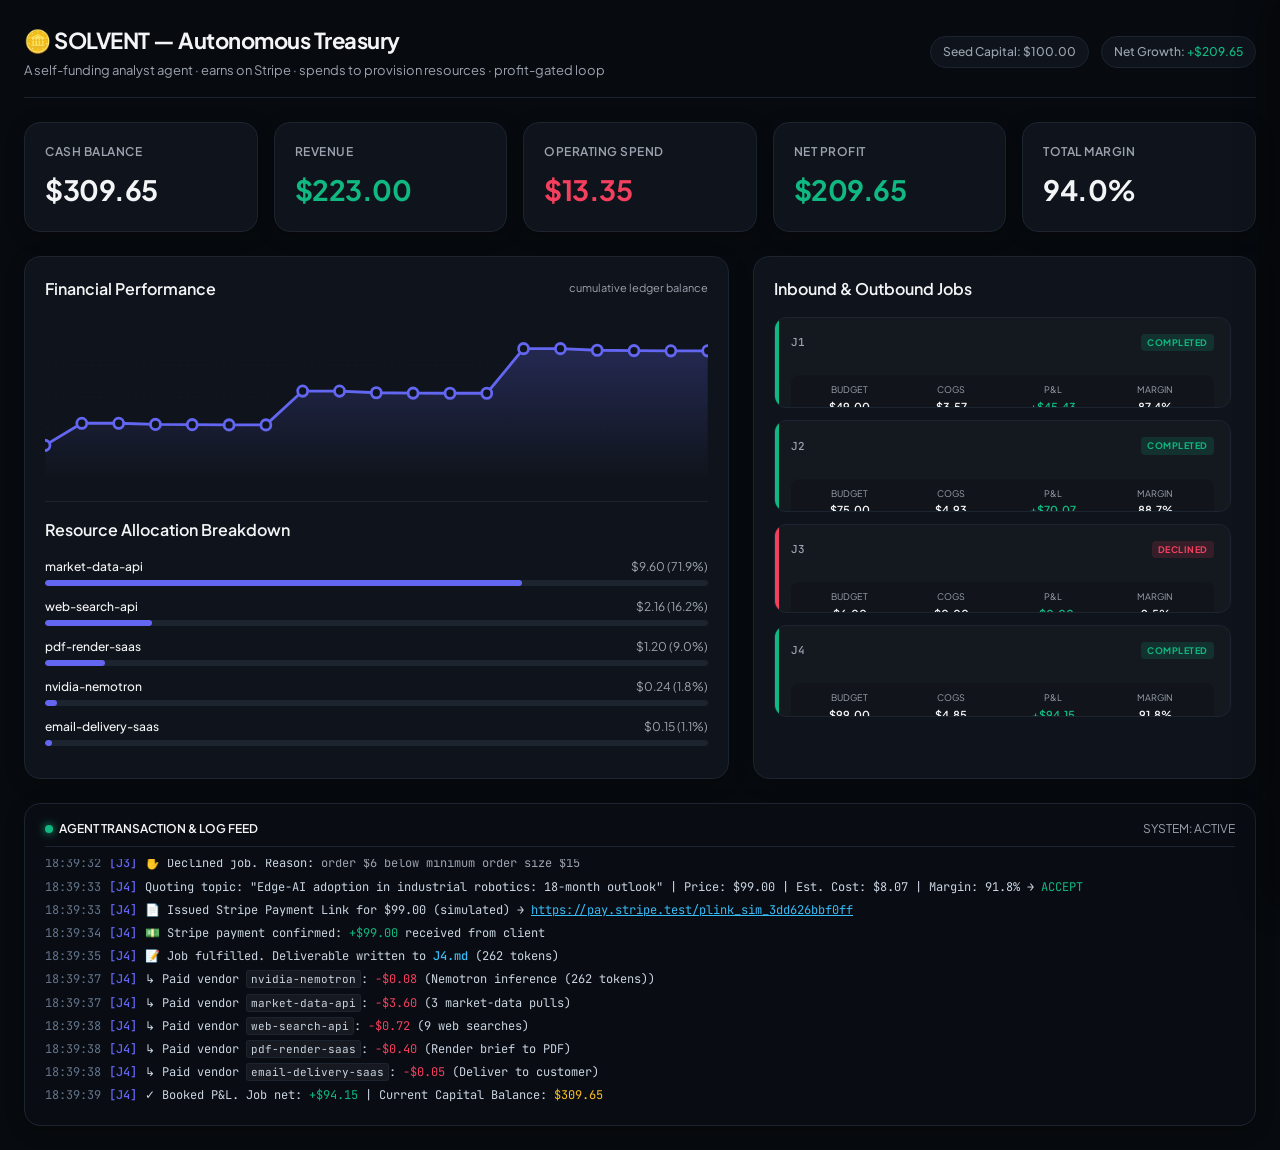
==== treasury_dashboard.html @ 5f9c24ea "Initial commit of SOLVENT autonomous analyst agent" ====
<!doctype html>
<html lang="en">
<head>
  <meta charset="utf-8">
  <title>SOLVENT — Autonomous Treasury</title>
  <meta name="viewport" content="width=device-width, initial-scale=1">
  <style>
    @import url('https://fonts.googleapis.com/css2?family=JetBrains+Mono:wght@400;500&family=Plus+Jakarta+Sans:wght@400;500;600;700&display=swap');

    :root {
      --color-bg: #070a0e;
      --color-surface: #0f141c;
      --color-border: #1c2430;
      --color-text-primary: #f3f4f6;
      --color-text-muted: #9ca3af;
      --color-primary: #6366f1;
      --color-primary-glow: rgba(99, 102, 241, 0.15);
      --color-success: #10b981;
      --color-success-glow: rgba(16, 185, 129, 0.15);
      --color-danger: #f43f5e;
      --color-danger-glow: rgba(244, 63, 94, 0.15);
      --color-warning: #fbbf24;
      --font-display: 'Plus Jakarta Sans', sans-serif;
      --font-mono: 'JetBrains Mono', monospace;
    }

    * {
      box-sizing: border-box;
      margin: 0;
      padding: 0;
    }

    body {
      font-family: var(--font-display);
      background: var(--color-bg);
      color: var(--color-text-primary);
      padding: 24px;
      line-height: 1.5;
    }

    a {
      color: var(--color-primary);
      text-decoration: none;
    }
    a:hover {
      text-decoration: underline;
    }

    /* Layout structure */
    header {
      display: flex;
      justify-content: space-between;
      align-items: center;
      margin-bottom: 24px;
      padding-bottom: 16px;
      border-bottom: 1px solid var(--color-border);
    }

    header h1 {
      font-size: 22px;
      font-weight: 700;
      letter-spacing: -0.5px;
      display: flex;
      align-items: center;
      gap: 8px;
    }

    header p.sub {
      color: var(--color-text-muted);
      font-size: 13px;
      margin-top: 4px;
    }

    .header-pills {
      display: flex;
      gap: 12px;
    }

    .pill {
      background: var(--color-surface);
      border: 1px solid var(--color-border);
      padding: 6px 12px;
      border-radius: 20px;
      font-size: 12px;
      font-weight: 500;
      color: var(--color-text-muted);
    }

    /* Card Metrics Grid */
    .metrics-grid {
      display: grid;
      grid-template-columns: repeat(auto-fit, minmax(200px, 1fr));
      gap: 16px;
      margin-bottom: 24px;
    }

    .metric-card {
      background: var(--color-surface);
      border: 1px solid var(--color-border);
      border-radius: 16px;
      padding: 20px;
      box-shadow: 0 4px 20px rgba(0, 0, 0, 0.2);
      transition: transform 0.2s ease, border-color 0.2s ease;
    }

    .metric-card:hover {
      transform: translateY(-2px);
      border-color: var(--color-primary);
    }

    .metric-card .label {
      font-size: 12px;
      font-weight: 600;
      text-transform: uppercase;
      letter-spacing: 0.5px;
      color: var(--color-text-muted);
    }

    .metric-card .val {
      font-size: 28px;
      font-weight: 700;
      margin-top: 8px;
      letter-spacing: -0.5px;
    }

    .green { color: var(--color-success); }
    .red { color: var(--color-danger); }

    /* Main Content Sections */
    .dashboard-body {
      display: grid;
      grid-template-columns: 1.4fr 1fr;
      gap: 24px;
      margin-bottom: 24px;
    }

    @media (max-width: 900px) {
      .dashboard-body {
        grid-template-columns: 1fr;
      }
    }

    .panel {
      background: var(--color-surface);
      border: 1px solid var(--color-border);
      border-radius: 16px;
      padding: 20px;
      box-shadow: 0 4px 20px rgba(0, 0, 0, 0.2);
    }

    .panel h2 {
      font-size: 16px;
      font-weight: 600;
      margin-bottom: 16px;
      display: flex;
      justify-content: space-between;
      align-items: center;
    }

    /* SVG Line Chart styling */
    .chart-container {
      height: 160px;
      position: relative;
      margin-bottom: 16px;
    }

    .line-chart {
      width: 100%;
      height: 100%;
      display: block;
    }

    .chart-dot {
      fill: var(--color-surface);
      stroke: var(--color-primary);
      stroke-width: 2.5px;
      cursor: pointer;
      transition: r 0.2s ease, stroke-width 0.2s ease;
    }

    .chart-dot:hover {
      r: 6.5px;
      stroke-width: 3px;
      stroke: var(--color-success);
    }

    /* Vendor Allocation Progress Bars */
    .vendor-metric {
      margin-bottom: 12px;
    }

    .vendor-info {
      display: flex;
      justify-content: space-between;
      font-size: 12px;
      margin-bottom: 4px;
    }

    .vendor-name {
      color: var(--color-text-primary);
      font-weight: 500;
    }

    .vendor-amount {
      color: var(--color-text-muted);
    }

    .progress-bar-bg {
      background: var(--color-border);
      height: 6px;
      border-radius: 3px;
      overflow: hidden;
    }

    .progress-bar-fill {
      background: var(--color-primary);
      height: 100%;
      border-radius: 3px;
      transition: width 0.5s ease;
    }

    /* Job Card list style */
    .jobs-list {
      display: flex;
      flex-direction: column;
      gap: 12px;
      max-height: 400px;
      overflow-y: auto;
      padding-right: 4px;
    }

    /* Custom Scrollbars */
    ::-webkit-scrollbar {
      width: 6px;
    }
    ::-webkit-scrollbar-track {
      background: var(--color-bg);
    }
    ::-webkit-scrollbar-thumb {
      background: var(--color-border);
      border-radius: 3px;
    }
    ::-webkit-scrollbar-thumb:hover {
      background: var(--color-text-muted);
    }

    .job-card {
      background: rgba(255, 255, 255, 0.02);
      border: 1px solid var(--color-border);
      border-radius: 12px;
      padding: 16px;
      display: flex;
      flex-direction: column;
      gap: 8px;
      position: relative;
      overflow: hidden;
    }

    .job-card::before {
      content: '';
      position: absolute;
      left: 0;
      top: 0;
      bottom: 0;
      width: 4px;
      background: var(--color-text-muted);
    }

    .job-card.status-completed::before { background: var(--color-success); }
    .job-card.status-failed::before { background: var(--color-danger); }
    .job-card.status-declined::before { background: var(--color-danger); }
    .job-card.status-awaiting_payment::before { background: var(--color-warning); }

    .job-card-header {
      display: flex;
      justify-content: space-between;
      align-items: center;
      font-size: 11px;
      color: var(--color-text-muted);
    }

    .job-id {
      font-family: var(--font-mono);
      font-weight: 500;
    }

    .badge {
      padding: 2px 6px;
      border-radius: 4px;
      font-size: 9px;
      font-weight: 700;
      letter-spacing: 0.5px;
    }

    .badge-completed { background: var(--color-success-glow); color: var(--color-success); }
    .badge-failed { background: var(--color-danger-glow); color: var(--color-danger); }
    .badge-declined { background: var(--color-danger-glow); color: var(--color-danger); }
    .badge-awaiting_payment { background: rgba(251, 191, 36, 0.15); color: var(--color-warning); }
    .badge-accepted { background: var(--color-primary-glow); color: var(--color-primary); }

    .job-title {
      font-size: 13px;
      font-weight: 600;
      color: var(--color-text-primary);
      margin: 4px 0;
      white-space: nowrap;
      overflow: hidden;
      text-overflow: ellipsis;
    }

    .job-metrics {
      display: grid;
      grid-template-columns: repeat(4, 1fr);
      background: rgba(0, 0, 0, 0.15);
      border-radius: 8px;
      padding: 8px;
      text-align: center;
    }

    .job-metric-item {
      display: flex;
      flex-direction: column;
      gap: 2px;
    }

    .job-metric-lbl {
      font-size: 9px;
      color: var(--color-text-muted);
      text-transform: uppercase;
    }

    .job-metric-val {
      font-size: 11px;
      font-weight: 600;
    }

    .job-card-footer {
      display: flex;
      justify-content: flex-end;
      margin-top: 4px;
    }

    .decline-label {
      font-size: 11px;
      color: var(--color-danger);
    }

    /* Buttons */
    .btn {
      font-family: var(--font-display);
      border-radius: 6px;
      font-weight: 600;
      cursor: pointer;
      text-align: center;
      transition: all 0.2s ease;
      border: 1px solid transparent;
    }

    .btn-sm {
      padding: 4px 10px;
      font-size: 11px;
    }

    .btn-primary {
      background: var(--color-primary);
      color: white;
    }
    .btn-primary:hover {
      background: #4f46e5;
    }

    .btn-outline {
      background: transparent;
      border-color: var(--color-border);
      color: var(--color-text-primary);
    }
    .btn-outline:hover {
      background: rgba(255, 255, 255, 0.05);
      border-color: var(--color-text-muted);
    }

    .btn-close {
      background: transparent;
      border: none;
      color: var(--color-text-muted);
      font-size: 20px;
      cursor: pointer;
    }
    .btn-close:hover {
      color: white;
    }

    /* System Console Panel */
    .console-panel {
      background: #090d13;
      border: 1px solid var(--color-border);
      border-radius: 16px;
      padding: 16px 20px;
      box-shadow: 0 4px 20px rgba(0, 0, 0, 0.2);
    }

    .console-header {
      display: flex;
      justify-content: space-between;
      align-items: center;
      font-size: 12px;
      color: var(--color-text-muted);
      margin-bottom: 12px;
      border-bottom: 1px solid var(--color-border);
      padding-bottom: 8px;
    }

    .console-title {
      display: flex;
      align-items: center;
      gap: 6px;
      font-family: var(--font-display);
      font-weight: 600;
      color: var(--color-text-primary);
    }

    .console-dot {
      width: 8px;
      height: 8px;
      border-radius: 50%;
      background: var(--color-success);
      box-shadow: 0 0 8px var(--color-success);
      display: inline-block;
    }

    .console-body {
      font-family: var(--font-mono);
      font-size: 12px;
      line-height: 1.6;
      max-height: 250px;
      overflow-y: auto;
      color: #cbd5e1;
    }

    .console-line {
      display: flex;
      gap: 8px;
      margin-bottom: 4px;
      white-space: pre-wrap;
    }

    .console-time {
      color: #64748b;
      user-select: none;
    }

    .console-job-id {
      color: var(--color-primary);
      font-weight: 500;
    }

    .green-txt { color: var(--color-success); }
    .red-txt { color: var(--color-danger); }
    .grey-txt { color: var(--color-text-muted); }
    .gold-txt { color: var(--color-warning); }
    .filepath-txt { color: #38bdf8; font-weight: 500; }
    
    .vendor-badge {
      background: rgba(255, 255, 255, 0.05);
      border: 1px solid var(--color-border);
      padding: 1px 4px;
      border-radius: 3px;
      font-size: 11px;
    }

    .console-link {
      color: #38bdf8;
      text-decoration: underline;
    }

    /* Side Drawer Overlay & Panel */
    .overlay {
      position: fixed;
      top: 0;
      left: 0;
      right: 0;
      bottom: 0;
      background: rgba(0, 0, 0, 0.6);
      backdrop-filter: blur(4px);
      opacity: 0;
      visibility: hidden;
      transition: opacity 0.3s ease, visibility 0.3s ease;
      z-index: 100;
    }

    .overlay.open {
      opacity: 1;
      visibility: visible;
    }

    .drawer {
      position: fixed;
      top: 0;
      right: -450px;
      width: 450px;
      height: 100%;
      background: var(--color-surface);
      border-left: 1px solid var(--color-border);
      box-shadow: -8px 0 32px rgba(0, 0, 0, 0.4);
      z-index: 101;
      display: flex;
      flex-direction: column;
      transition: right 0.3s cubic-bezier(0.16, 1, 0.3, 1);
    }

    .drawer.open {
      right: 0;
    }

    .drawer-header {
      display: flex;
      justify-content: space-between;
      align-items: center;
      padding: 20px;
      border-bottom: 1px solid var(--color-border);
    }

    .drawer-header h2 {
      font-size: 16px;
      font-weight: 600;
    }

    .drawer-body {
      padding: 20px;
      overflow-y: auto;
      flex-grow: 1;
    }

    .meta-row {
      display: flex;
      justify-content: space-between;
      margin-bottom: 10px;
      font-size: 13px;
    }

    .drawer-divider {
      border: 0;
      border-top: 1px solid var(--color-border);
      margin: 16px 0;
    }

    .drawer-body h3 {
      font-size: 14px;
      margin-bottom: 12px;
      color: var(--color-text-primary);
    }

    .drawer-expenses-list {
      list-style-type: none;
      padding-left: 0;
      font-size: 12px;
    }

    .drawer-expenses-list li {
      padding: 6px 0;
      border-bottom: 1px dashed var(--color-border);
    }

    /* Markdown preview box inside drawer */
    .brief-container {
      background: var(--color-bg);
      border: 1px solid var(--color-border);
      border-radius: 8px;
      padding: 14px;
      font-size: 12px;
      line-height: 1.6;
      color: #cbd5e1;
    }

    .markdown-body h1, .markdown-body h2 {
      margin-top: 12px;
      margin-bottom: 8px;
      font-weight: 600;
      color: white;
    }

    .markdown-body h1 { font-size: 15px; border-bottom: 1px solid var(--color-border); padding-bottom: 4px; }
    .markdown-body h2 { font-size: 13px; }
    .markdown-body p { margin-bottom: 10px; }
    .markdown-body ul { margin-bottom: 10px; padding-left: 16px; }
    .markdown-body li { margin-bottom: 4px; }

    .no-data-msg {
      color: var(--color-text-muted);
      font-size: 12px;
      text-align: center;
      padding: 16px 0;
    }
  </style>
</head>
<body>

  <header>
    <div>
      <h1>🪙 SOLVENT — Autonomous Treasury</h1>
      <p class="sub">A self-funding analyst agent · earns on Stripe · spends to provision resources · profit-gated loop</p>
    </div>
    <div class="header-pills">
      <div class="pill">Seed Capital: $100.00</div>
      <div class="pill">Net Growth: <span class="green">+$209.65</span></div>
    </div>
  </header>

  <div class="metrics-grid">
    <div class="metric-card">
      <div class="label">Cash Balance</div>
      <div class="val">$309.65</div>
    </div>
    <div class="metric-card">
      <div class="label">Revenue</div>
      <div class="val green">$223.00</div>
    </div>
    <div class="metric-card">
      <div class="label">Operating Spend</div>
      <div class="val red">$13.35</div>
    </div>
    <div class="metric-card">
      <div class="label">Net Profit</div>
      <div class="val green">$209.65</div>
    </div>
    <div class="metric-card">
      <div class="label">Total Margin</div>
      <div class="val">94.0%</div>
    </div>
  </div>

  <div class="dashboard-body">
    
    <div class="panel">
      <h2>Financial Performance <span style="font-size:11px;color:var(--color-text-muted);font-weight:normal">cumulative ledger balance</span></h2>
      <div class="chart-container">
        
    <svg viewBox="0 0 600 140" class="line-chart" preserveAspectRatio="none">
      <defs>
        <linearGradient id="chart-grad" x1="0" y1="0" x2="0" y2="1">
          <stop offset="0%" stop-color="var(--color-primary)" stop-opacity="0.25"/>
          <stop offset="100%" stop-color="var(--color-primary)" stop-opacity="0.0"/>
        </linearGradient>
      </defs>
      <line x1="0" y1="42.5" x2="600" y2="42.5" stroke="var(--color-border)" stroke-width="0.8" stroke-dasharray="4,4" opacity="0.3" /><line x1="0" y1="70.0" x2="600" y2="70.0" stroke="var(--color-border)" stroke-width="0.8" stroke-dasharray="4,4" opacity="0.3" /><line x1="0" y1="97.5" x2="600" y2="97.5" stroke="var(--color-border)" stroke-width="0.8" stroke-dasharray="4,4" opacity="0.3" />
      <path d="M 0.0,140.0 L 0.0,112.3 L 33.3,93.0 L 66.7,93.0 L 100.0,94.0 L 133.3,94.2 L 166.7,94.4 L 200.0,94.4 L 233.3,64.8 L 266.7,64.8 L 300.0,66.3 L 333.3,66.6 L 366.7,66.7 L 400.0,66.7 L 433.3,27.7 L 466.7,27.7 L 500.0,29.1 L 533.3,29.4 L 566.7,29.6 L 600.0,29.6 L 600.0,140.0 Z" fill="url(#chart-grad)" />
      <path d="M 0.0,112.3 L 33.3,93.0 L 66.7,93.0 L 100.0,94.0 L 133.3,94.2 L 166.7,94.4 L 200.0,94.4 L 233.3,64.8 L 266.7,64.8 L 300.0,66.3 L 333.3,66.6 L 366.7,66.7 L 400.0,66.7 L 433.3,27.7 L 466.7,27.7 L 500.0,29.1 L 533.3,29.4 L 566.7,29.6 L 600.0,29.6" fill="none" stroke="var(--color-primary)" stroke-width="2.5" stroke-linecap="round" stroke-linejoin="round" />
      <circle cx="0.0" cy="112.3" r="4.5" class="chart-dot" data-val="10000" onclick="alert('Balance: ' + formatCents(10000))"><title>Balance: $100.00</title></circle><circle cx="33.3" cy="93.0" r="4.5" class="chart-dot" data-val="14900" onclick="alert('Balance: ' + formatCents(14900))"><title>Balance: $149.00</title></circle><circle cx="66.7" cy="93.0" r="4.5" class="chart-dot" data-val="14892" onclick="alert('Balance: ' + formatCents(14892))"><title>Balance: $148.92</title></circle><circle cx="100.0" cy="94.0" r="4.5" class="chart-dot" data-val="14652" onclick="alert('Balance: ' + formatCents(14652))"><title>Balance: $146.52</title></circle><circle cx="133.3" cy="94.2" r="4.5" class="chart-dot" data-val="14588" onclick="alert('Balance: ' + formatCents(14588))"><title>Balance: $145.88</title></circle><circle cx="166.7" cy="94.4" r="4.5" class="chart-dot" data-val="14548" onclick="alert('Balance: ' + formatCents(14548))"><title>Balance: $145.48</title></circle><circle cx="200.0" cy="94.4" r="4.5" class="chart-dot" data-val="14543" onclick="alert('Balance: ' + formatCents(14543))"><title>Balance: $145.43</title></circle><circle cx="233.3" cy="64.8" r="4.5" class="chart-dot" data-val="22043" onclick="alert('Balance: ' + formatCents(22043))"><title>Balance: $220.43</title></circle><circle cx="266.7" cy="64.8" r="4.5" class="chart-dot" data-val="22035" onclick="alert('Balance: ' + formatCents(22035))"><title>Balance: $220.35</title></circle><circle cx="300.0" cy="66.3" r="4.5" class="chart-dot" data-val="21675" onclick="alert('Balance: ' + formatCents(21675))"><title>Balance: $216.75</title></circle><circle cx="333.3" cy="66.6" r="4.5" class="chart-dot" data-val="21595" onclick="alert('Balance: ' + formatCents(21595))"><title>Balance: $215.95</title></circle><circle cx="366.7" cy="66.7" r="4.5" class="chart-dot" data-val="21555" onclick="alert('Balance: ' + formatCents(21555))"><title>Balance: $215.55</title></circle><circle cx="400.0" cy="66.7" r="4.5" class="chart-dot" data-val="21550" onclick="alert('Balance: ' + formatCents(21550))"><title>Balance: $215.50</title></circle><circle cx="433.3" cy="27.7" r="4.5" class="chart-dot" data-val="31450" onclick="alert('Balance: ' + formatCents(31450))"><title>Balance: $314.50</title></circle><circle cx="466.7" cy="27.7" r="4.5" class="chart-dot" data-val="31442" onclick="alert('Balance: ' + formatCents(31442))"><title>Balance: $314.42</title></circle><circle cx="500.0" cy="29.1" r="4.5" class="chart-dot" data-val="31082" onclick="alert('Balance: ' + formatCents(31082))"><title>Balance: $310.82</title></circle><circle cx="533.3" cy="29.4" r="4.5" class="chart-dot" data-val="31010" onclick="alert('Balance: ' + formatCents(31010))"><title>Balance: $310.10</title></circle><circle cx="566.7" cy="29.6" r="4.5" class="chart-dot" data-val="30970" onclick="alert('Balance: ' + formatCents(30970))"><title>Balance: $309.70</title></circle><circle cx="600.0" cy="29.6" r="4.5" class="chart-dot" data-val="30965" onclick="alert('Balance: ' + formatCents(30965))"><title>Balance: $309.65</title></circle>
    </svg>
    
      </div>
      
      <h2 style="margin-top:24px;border-top:1px solid var(--color-border);padding-top:16px">Resource Allocation Breakdown</h2>
      <div class="vendor-breakdown-list">
        
        <div class="vendor-metric">
          <div class="vendor-info">
            <span class="vendor-name">market-data-api</span>
            <span class="vendor-amount">$9.60 (71.9%)</span>
          </div>
          <div class="progress-bar-bg">
            <div class="progress-bar-fill" style="width: 71.91011235955057%"></div>
          </div>
        </div>
        
        <div class="vendor-metric">
          <div class="vendor-info">
            <span class="vendor-name">web-search-api</span>
            <span class="vendor-amount">$2.16 (16.2%)</span>
          </div>
          <div class="progress-bar-bg">
            <div class="progress-bar-fill" style="width: 16.179775280898877%"></div>
          </div>
        </div>
        
        <div class="vendor-metric">
          <div class="vendor-info">
            <span class="vendor-name">pdf-render-saas</span>
            <span class="vendor-amount">$1.20 (9.0%)</span>
          </div>
          <div class="progress-bar-bg">
            <div class="progress-bar-fill" style="width: 8.98876404494382%"></div>
          </div>
        </div>
        
        <div class="vendor-metric">
          <div class="vendor-info">
            <span class="vendor-name">nvidia-nemotron</span>
            <span class="vendor-amount">$0.24 (1.8%)</span>
          </div>
          <div class="progress-bar-bg">
            <div class="progress-bar-fill" style="width: 1.7977528089887642%"></div>
          </div>
        </div>
        
        <div class="vendor-metric">
          <div class="vendor-info">
            <span class="vendor-name">email-delivery-saas</span>
            <span class="vendor-amount">$0.15 (1.1%)</span>
          </div>
          <div class="progress-bar-bg">
            <div class="progress-bar-fill" style="width: 1.1235955056179776%"></div>
          </div>
        </div>
        
      </div>
    </div>

    <div class="panel">
      <h2>Inbound & Outbound Jobs</h2>
      <div class="jobs-list">
        
        <div class="job-card status-completed">
          <div class="job-card-header">
            <span class="job-id">J1</span>
            <span class="badge badge-completed">COMPLETED</span>
          </div>
          <h3 class="job-title">Competitive landscape for AI inference chips, 2026</h3>
          
          <div class="job-metrics">
            <div class="job-metric-item">
              <span class="job-metric-lbl">Budget</span>
              <span class="job-metric-val">$49.00</span>
            </div>
            <div class="job-metric-item">
              <span class="job-metric-lbl">COGS</span>
              <span class="job-metric-val">$3.57</span>
            </div>
            <div class="job-metric-item">
              <span class="job-metric-lbl">P&L</span>
              <span class="job-metric-val green">+$45.43</span>
            </div>
            <div class="job-metric-item">
              <span class="job-metric-lbl">Margin</span>
              <span class="job-metric-val">87.4%</span>
            </div>
          </div>
          
          <div class="job-card-footer">
            <button class="btn btn-primary btn-sm" onclick="openDrawer('J1')">View Brief</button>
          </div>
        </div>
        
        <div class="job-card status-completed">
          <div class="job-card-header">
            <span class="job-id">J2</span>
            <span class="badge badge-completed">COMPLETED</span>
          </div>
          <h3 class="job-title">Stablecoin payment volumes and the take-rate outlook</h3>
          
          <div class="job-metrics">
            <div class="job-metric-item">
              <span class="job-metric-lbl">Budget</span>
              <span class="job-metric-val">$75.00</span>
            </div>
            <div class="job-metric-item">
              <span class="job-metric-lbl">COGS</span>
              <span class="job-metric-val">$4.93</span>
            </div>
            <div class="job-metric-item">
              <span class="job-metric-lbl">P&L</span>
              <span class="job-metric-val green">+$70.07</span>
            </div>
            <div class="job-metric-item">
              <span class="job-metric-lbl">Margin</span>
              <span class="job-metric-val">88.7%</span>
            </div>
          </div>
          
          <div class="job-card-footer">
            <button class="btn btn-primary btn-sm" onclick="openDrawer('J2')">View Brief</button>
          </div>
        </div>
        
        <div class="job-card status-declined">
          <div class="job-card-header">
            <span class="job-id">J3</span>
            <span class="badge badge-declined">DECLINED</span>
          </div>
          <h3 class="job-title">One-line definition of EBITDA</h3>
          
          <div class="job-metrics">
            <div class="job-metric-item">
              <span class="job-metric-lbl">Budget</span>
              <span class="job-metric-val">$6.00</span>
            </div>
            <div class="job-metric-item">
              <span class="job-metric-lbl">COGS</span>
              <span class="job-metric-val">$0.00</span>
            </div>
            <div class="job-metric-item">
              <span class="job-metric-lbl">P&L</span>
              <span class="job-metric-val green">+$0.00</span>
            </div>
            <div class="job-metric-item">
              <span class="job-metric-lbl">Margin</span>
              <span class="job-metric-val">9.5%</span>
            </div>
          </div>
          
          <div class="job-card-footer">
            <span class="decline-label">Declined: order $6 below minimum order size $15</span>
          </div>
        </div>
        
        <div class="job-card status-completed">
          <div class="job-card-header">
            <span class="job-id">J4</span>
            <span class="badge badge-completed">COMPLETED</span>
          </div>
          <h3 class="job-title">Edge-AI adoption in industrial robotics: 18-month outlook</h3>
          
          <div class="job-metrics">
            <div class="job-metric-item">
              <span class="job-metric-lbl">Budget</span>
              <span class="job-metric-val">$99.00</span>
            </div>
            <div class="job-metric-item">
              <span class="job-metric-lbl">COGS</span>
              <span class="job-metric-val">$4.85</span>
            </div>
            <div class="job-metric-item">
              <span class="job-metric-lbl">P&L</span>
              <span class="job-metric-val green">+$94.15</span>
            </div>
            <div class="job-metric-item">
              <span class="job-metric-lbl">Margin</span>
              <span class="job-metric-val">91.8%</span>
            </div>
          </div>
          
          <div class="job-card-footer">
            <button class="btn btn-primary btn-sm" onclick="openDrawer('J4')">View Brief</button>
          </div>
        </div>
        
      </div>
    </div>

  </div>

  <div class="console-panel">
    <div class="console-header">
      <span class="console-title"><span class="console-dot"></span> AGENT TRANSACTION & LOG FEED</span>
      <span>SYSTEM: ACTIVE</span>
    </div>
    <div class="console-body" id="consoleBody">
      
        <div class="console-line">
          <span class="console-time">18:39:18</span>
          <span class='console-job-id'>[J1]</span>
          <span class="console-msg">Quoting topic: "Competitive landscape for AI inference chips, 2026" | Price: $49.00 | Est. Cost: $6.19 | Margin: 87.4% → <span class='green-txt'>ACCEPT</span></span>
        </div>
        
        <div class="console-line">
          <span class="console-time">18:39:18</span>
          <span class='console-job-id'>[J1]</span>
          <span class="console-msg">📄 Issued Stripe Payment Link for $49.00 (simulated) → <a href='https://pay.stripe.test/plink_sim_13d403b6dcbc' target='_blank' class='console-link'>https://pay.stripe.test/plink_sim_13d403b6dcbc</a></span>
        </div>
        
        <div class="console-line">
          <span class="console-time">18:39:19</span>
          <span class='console-job-id'>[J1]</span>
          <span class="console-msg">💵 Stripe payment confirmed: <span class='green-txt'>+$49.00</span> received from client</span>
        </div>
        
        <div class="console-line">
          <span class="console-time">18:39:21</span>
          <span class='console-job-id'>[J1]</span>
          <span class="console-msg">📝 Job fulfilled. Deliverable written to <span class='filepath-txt'>J1.md</span> (260 tokens)</span>
        </div>
        
        <div class="console-line">
          <span class="console-time">18:39:22</span>
          <span class='console-job-id'>[J1]</span>
          <span class="console-msg">↳ Paid vendor <span class='vendor-badge'>nvidia-nemotron</span>: <span class='red-txt'>−$0.08</span> (Nemotron inference (260 tokens))</span>
        </div>
        
        <div class="console-line">
          <span class="console-time">18:39:23</span>
          <span class='console-job-id'>[J1]</span>
          <span class="console-msg">↳ Paid vendor <span class='vendor-badge'>market-data-api</span>: <span class='red-txt'>−$2.40</span> (2 market-data pulls)</span>
        </div>
        
        <div class="console-line">
          <span class="console-time">18:39:23</span>
          <span class='console-job-id'>[J1]</span>
          <span class="console-msg">↳ Paid vendor <span class='vendor-badge'>web-search-api</span>: <span class='red-txt'>−$0.64</span> (8 web searches)</span>
        </div>
        
        <div class="console-line">
          <span class="console-time">18:39:23</span>
          <span class='console-job-id'>[J1]</span>
          <span class="console-msg">↳ Paid vendor <span class='vendor-badge'>pdf-render-saas</span>: <span class='red-txt'>−$0.40</span> (Render brief to PDF)</span>
        </div>
        
        <div class="console-line">
          <span class="console-time">18:39:24</span>
          <span class='console-job-id'>[J1]</span>
          <span class="console-msg">↳ Paid vendor <span class='vendor-badge'>email-delivery-saas</span>: <span class='red-txt'>−$0.05</span> (Deliver to customer)</span>
        </div>
        
        <div class="console-line">
          <span class="console-time">18:39:24</span>
          <span class='console-job-id'>[J1]</span>
          <span class="console-msg">✓ Booked P&L. Job net: <span class='green-txt'>+$45.43</span> | Current Capital Balance: <span class='gold-txt'>$145.43</span></span>
        </div>
        
        <div class="console-line">
          <span class="console-time">18:39:25</span>
          <span class='console-job-id'>[J2]</span>
          <span class="console-msg">Quoting topic: "Stablecoin payment volumes and the take-rate outlook" | Price: $75.00 | Est. Cost: $8.45 | Margin: 88.7% → <span class='green-txt'>ACCEPT</span></span>
        </div>
        
        <div class="console-line">
          <span class="console-time">18:39:25</span>
          <span class='console-job-id'>[J2]</span>
          <span class="console-msg">📄 Issued Stripe Payment Link for $75.00 (simulated) → <a href='https://pay.stripe.test/plink_sim_413a17eff3f1' target='_blank' class='console-link'>https://pay.stripe.test/plink_sim_413a17eff3f1</a></span>
        </div>
        
        <div class="console-line">
          <span class="console-time">18:39:26</span>
          <span class='console-job-id'>[J2]</span>
          <span class="console-msg">💵 Stripe payment confirmed: <span class='green-txt'>+$75.00</span> received from client</span>
        </div>
        
        <div class="console-line">
          <span class="console-time">18:39:27</span>
          <span class='console-job-id'>[J2]</span>
          <span class="console-msg">📝 Job fulfilled. Deliverable written to <span class='filepath-txt'>J2.md</span> (260 tokens)</span>
        </div>
        
        <div class="console-line">
          <span class="console-time">18:39:29</span>
          <span class='console-job-id'>[J2]</span>
          <span class="console-msg">↳ Paid vendor <span class='vendor-badge'>nvidia-nemotron</span>: <span class='red-txt'>−$0.08</span> (Nemotron inference (260 tokens))</span>
        </div>
        
        <div class="console-line">
          <span class="console-time">18:39:29</span>
          <span class='console-job-id'>[J2]</span>
          <span class="console-msg">↳ Paid vendor <span class='vendor-badge'>market-data-api</span>: <span class='red-txt'>−$3.60</span> (3 market-data pulls)</span>
        </div>
        
        <div class="console-line">
          <span class="console-time">18:39:30</span>
          <span class='console-job-id'>[J2]</span>
          <span class="console-msg">↳ Paid vendor <span class='vendor-badge'>web-search-api</span>: <span class='red-txt'>−$0.80</span> (10 web searches)</span>
        </div>
        
        <div class="console-line">
          <span class="console-time">18:39:30</span>
          <span class='console-job-id'>[J2]</span>
          <span class="console-msg">↳ Paid vendor <span class='vendor-badge'>pdf-render-saas</span>: <span class='red-txt'>−$0.40</span> (Render brief to PDF)</span>
        </div>
        
        <div class="console-line">
          <span class="console-time">18:39:30</span>
          <span class='console-job-id'>[J2]</span>
          <span class="console-msg">↳ Paid vendor <span class='vendor-badge'>email-delivery-saas</span>: <span class='red-txt'>−$0.05</span> (Deliver to customer)</span>
        </div>
        
        <div class="console-line">
          <span class="console-time">18:39:31</span>
          <span class='console-job-id'>[J2]</span>
          <span class="console-msg">✓ Booked P&L. Job net: <span class='green-txt'>+$70.07</span> | Current Capital Balance: <span class='gold-txt'>$215.50</span></span>
        </div>
        
        <div class="console-line">
          <span class="console-time">18:39:31</span>
          <span class='console-job-id'>[J3]</span>
          <span class="console-msg">Quoting topic: "One-line definition of EBITDA" | Price: $6.00 | Est. Cost: $5.43 | Margin: 9.5% → <span class='red-txt'>DECLINE</span></span>
        </div>
        
        <div class="console-line">
          <span class="console-time">18:39:32</span>
          <span class='console-job-id'>[J3]</span>
          <span class="console-msg">✋ Declined job. Reason: <span class='grey-txt'>order $6 below minimum order size $15</span></span>
        </div>
        
        <div class="console-line">
          <span class="console-time">18:39:33</span>
          <span class='console-job-id'>[J4]</span>
          <span class="console-msg">Quoting topic: "Edge-AI adoption in industrial robotics: 18-month outlook" | Price: $99.00 | Est. Cost: $8.07 | Margin: 91.8% → <span class='green-txt'>ACCEPT</span></span>
        </div>
        
        <div class="console-line">
          <span class="console-time">18:39:33</span>
          <span class='console-job-id'>[J4]</span>
          <span class="console-msg">📄 Issued Stripe Payment Link for $99.00 (simulated) → <a href='https://pay.stripe.test/plink_sim_3dd626bbf0ff' target='_blank' class='console-link'>https://pay.stripe.test/plink_sim_3dd626bbf0ff</a></span>
        </div>
        
        <div class="console-line">
          <span class="console-time">18:39:34</span>
          <span class='console-job-id'>[J4]</span>
          <span class="console-msg">💵 Stripe payment confirmed: <span class='green-txt'>+$99.00</span> received from client</span>
        </div>
        
        <div class="console-line">
          <span class="console-time">18:39:35</span>
          <span class='console-job-id'>[J4]</span>
          <span class="console-msg">📝 Job fulfilled. Deliverable written to <span class='filepath-txt'>J4.md</span> (262 tokens)</span>
        </div>
        
        <div class="console-line">
          <span class="console-time">18:39:37</span>
          <span class='console-job-id'>[J4]</span>
          <span class="console-msg">↳ Paid vendor <span class='vendor-badge'>nvidia-nemotron</span>: <span class='red-txt'>−$0.08</span> (Nemotron inference (262 tokens))</span>
        </div>
        
        <div class="console-line">
          <span class="console-time">18:39:37</span>
          <span class='console-job-id'>[J4]</span>
          <span class="console-msg">↳ Paid vendor <span class='vendor-badge'>market-data-api</span>: <span class='red-txt'>−$3.60</span> (3 market-data pulls)</span>
        </div>
        
        <div class="console-line">
          <span class="console-time">18:39:38</span>
          <span class='console-job-id'>[J4]</span>
          <span class="console-msg">↳ Paid vendor <span class='vendor-badge'>web-search-api</span>: <span class='red-txt'>−$0.72</span> (9 web searches)</span>
        </div>
        
        <div class="console-line">
          <span class="console-time">18:39:38</span>
          <span class='console-job-id'>[J4]</span>
          <span class="console-msg">↳ Paid vendor <span class='vendor-badge'>pdf-render-saas</span>: <span class='red-txt'>−$0.40</span> (Render brief to PDF)</span>
        </div>
        
        <div class="console-line">
          <span class="console-time">18:39:38</span>
          <span class='console-job-id'>[J4]</span>
          <span class="console-msg">↳ Paid vendor <span class='vendor-badge'>email-delivery-saas</span>: <span class='red-txt'>−$0.05</span> (Deliver to customer)</span>
        </div>
        
        <div class="console-line">
          <span class="console-time">18:39:39</span>
          <span class='console-job-id'>[J4]</span>
          <span class="console-msg">✓ Booked P&L. Job net: <span class='green-txt'>+$94.15</span> | Current Capital Balance: <span class='gold-txt'>$309.65</span></span>
        </div>
        
    </div>
  </div>

  <!-- Drawer Overlay & Container -->
  <div id="overlay" class="overlay" onclick="closeDrawer()"></div>
  <div id="drawer" class="drawer">
    <div class="drawer-header">
      <h2 id="drawer-title">Job Audit Details</h2>
      <button class="btn-close" onclick="closeDrawer()">&times;</button>
    </div>
    <div class="drawer-body">
      <div id="drawer-metadata"></div>
      <hr class="drawer-divider">
      <h3>Deliverable Report Brief</h3>
      <div id="drawer-brief" class="brief-container markdown-body"></div>
    </div>
  </div>

  <script>
    const briefs = {"E_budget_9": "# Research Brief: Daily budget exhaust job 9\n\n## Executive summary\nThree findings drive the outlook. (1) Demand signals are accelerating off a low base. (2) Unit economics improve with scale but hinge on input costs. (3) The competitive set is consolidating, which favors incumbents with distribution.\n\n## Key data points\n- Market is growing roughly 18-24% YoY by the most defensible estimates.\n- Gross margins cluster in the 55-65% range for the leaders.\n- Customer acquisition cost has risen ~30% over two years.\n\n## Risks\n- Regulatory exposure in two major jurisdictions.\n- Concentration risk among the top three buyers.\n\n## Recommendation\nSelective exposure with strict position sizing; revisit on the next earnings print. (Generated by SOLVENT \u2014 offline Nemotron stub.)\n", "C9": "# Research Brief: Concurrency Test Job 9\n\n## Executive summary\nThree findings drive the outlook. (1) Demand signals are accelerating off a low base. (2) Unit economics improve with scale but hinge on input costs. (3) The competitive set is consolidating, which favors incumbents with distribution.\n\n## Key data points\n- Market is growing roughly 18-24% YoY by the most defensible estimates.\n- Gross margins cluster in the 55-65% range for the leaders.\n- Customer acquisition cost has risen ~30% over two years.\n\n## Risks\n- Regulatory exposure in two major jurisdictions.\n- Concentration risk among the top three buyers.\n\n## Recommendation\nSelective exposure with strict position sizing; revisit on the next earnings print. (Generated by SOLVENT \u2014 offline Nemotron stub.)\n", "C8": "# Research Brief: Concurrency Test Job 8\n\n## Executive summary\nThree findings drive the outlook. (1) Demand signals are accelerating off a low base. (2) Unit economics improve with scale but hinge on input costs. (3) The competitive set is consolidating, which favors incumbents with distribution.\n\n## Key data points\n- Market is growing roughly 18-24% YoY by the most defensible estimates.\n- Gross margins cluster in the 55-65% range for the leaders.\n- Customer acquisition cost has risen ~30% over two years.\n\n## Risks\n- Regulatory exposure in two major jurisdictions.\n- Concentration risk among the top three buyers.\n\n## Recommendation\nSelective exposure with strict position sizing; revisit on the next earnings print. (Generated by SOLVENT \u2014 offline Nemotron stub.)\n", "E_budget_8": "# Research Brief: Daily budget exhaust job 8\n\n## Executive summary\nThree findings drive the outlook. (1) Demand signals are accelerating off a low base. (2) Unit economics improve with scale but hinge on input costs. (3) The competitive set is consolidating, which favors incumbents with distribution.\n\n## Key data points\n- Market is growing roughly 18-24% YoY by the most defensible estimates.\n- Gross margins cluster in the 55-65% range for the leaders.\n- Customer acquisition cost has risen ~30% over two years.\n\n## Risks\n- Regulatory exposure in two major jurisdictions.\n- Concentration risk among the top three buyers.\n\n## Recommendation\nSelective exposure with strict position sizing; revisit on the next earnings print. (Generated by SOLVENT \u2014 offline Nemotron stub.)\n", "E_budget_3": "# Research Brief: Daily budget exhaust job 3\n\n## Executive summary\nThree findings drive the outlook. (1) Demand signals are accelerating off a low base. (2) Unit economics improve with scale but hinge on input costs. (3) The competitive set is consolidating, which favors incumbents with distribution.\n\n## Key data points\n- Market is growing roughly 18-24% YoY by the most defensible estimates.\n- Gross margins cluster in the 55-65% range for the leaders.\n- Customer acquisition cost has risen ~30% over two years.\n\n## Risks\n- Regulatory exposure in two major jurisdictions.\n- Concentration risk among the top three buyers.\n\n## Recommendation\nSelective exposure with strict position sizing; revisit on the next earnings print. (Generated by SOLVENT \u2014 offline Nemotron stub.)\n", "E_budget_14": "# Research Brief: Daily budget exhaust job 14\n\n## Executive summary\nThree findings drive the outlook. (1) Demand signals are accelerating off a low base. (2) Unit economics improve with scale but hinge on input costs. (3) The competitive set is consolidating, which favors incumbents with distribution.\n\n## Key data points\n- Market is growing roughly 18-24% YoY by the most defensible estimates.\n- Gross margins cluster in the 55-65% range for the leaders.\n- Customer acquisition cost has risen ~30% over two years.\n\n## Risks\n- Regulatory exposure in two major jurisdictions.\n- Concentration risk among the top three buyers.\n\n## Recommendation\nSelective exposure with strict position sizing; revisit on the next earnings print. (Generated by SOLVENT \u2014 offline Nemotron stub.)\n", "J1": "# Research Brief: Competitive landscape for AI inference chips, 2026\n\n## Executive summary\nThree findings drive the outlook. (1) Demand signals are accelerating off a low base. (2) Unit economics improve with scale but hinge on input costs. (3) The competitive set is consolidating, which favors incumbents with distribution.\n\n## Key data points\n- Market is growing roughly 18-24% YoY by the most defensible estimates.\n- Gross margins cluster in the 55-65% range for the leaders.\n- Customer acquisition cost has risen ~30% over two years.\n\n## Risks\n- Regulatory exposure in two major jurisdictions.\n- Concentration risk among the top three buyers.\n\n## Recommendation\nSelective exposure with strict position sizing; revisit on the next earnings print. (Generated by SOLVENT \u2014 offline Nemotron stub.)\n", "C7": "# Research Brief: Concurrency Test Job 7\n\n## Executive summary\nThree findings drive the outlook. (1) Demand signals are accelerating off a low base. (2) Unit economics improve with scale but hinge on input costs. (3) The competitive set is consolidating, which favors incumbents with distribution.\n\n## Key data points\n- Market is growing roughly 18-24% YoY by the most defensible estimates.\n- Gross margins cluster in the 55-65% range for the leaders.\n- Customer acquisition cost has risen ~30% over two years.\n\n## Risks\n- Regulatory exposure in two major jurisdictions.\n- Concentration risk among the top three buyers.\n\n## Recommendation\nSelective exposure with strict position sizing; revisit on the next earnings print. (Generated by SOLVENT \u2014 offline Nemotron stub.)\n", "B_neg_params": "# Research Brief: Negative parameters test\n\n## Executive summary\nThree findings drive the outlook. (1) Demand signals are accelerating off a low base. (2) Unit economics improve with scale but hinge on input costs. (3) The competitive set is consolidating, which favors incumbents with distribution.\n\n## Key data points\n- Market is growing roughly 18-24% YoY by the most defensible estimates.\n- Gross margins cluster in the 55-65% range for the leaders.\n- Customer acquisition cost has risen ~30% over two years.\n\n## Risks\n- Regulatory exposure in two major jurisdictions.\n- Concentration risk among the top three buyers.\n\n## Recommendation\nSelective exposure with strict position sizing; revisit on the next earnings print. (Generated by SOLVENT \u2014 offline Nemotron stub.)\n", "E_budget_7": "# Research Brief: Daily budget exhaust job 7\n\n## Executive summary\nThree findings drive the outlook. (1) Demand signals are accelerating off a low base. (2) Unit economics improve with scale but hinge on input costs. (3) The competitive set is consolidating, which favors incumbents with distribution.\n\n## Key data points\n- Market is growing roughly 18-24% YoY by the most defensible estimates.\n- Gross margins cluster in the 55-65% range for the leaders.\n- Customer acquisition cost has risen ~30% over two years.\n\n## Risks\n- Regulatory exposure in two major jurisdictions.\n- Concentration risk among the top three buyers.\n\n## Recommendation\nSelective exposure with strict position sizing; revisit on the next earnings print. (Generated by SOLVENT \u2014 offline Nemotron stub.)\n", "C3": "# Research Brief: Concurrency Test Job 3\n\n## Executive summary\nThree findings drive the outlook. (1) Demand signals are accelerating off a low base. (2) Unit economics improve with scale but hinge on input costs. (3) The competitive set is consolidating, which favors incumbents with distribution.\n\n## Key data points\n- Market is growing roughly 18-24% YoY by the most defensible estimates.\n- Gross margins cluster in the 55-65% range for the leaders.\n- Customer acquisition cost has risen ~30% over two years.\n\n## Risks\n- Regulatory exposure in two major jurisdictions.\n- Concentration risk among the top three buyers.\n\n## Recommendation\nSelective exposure with strict position sizing; revisit on the next earnings print. (Generated by SOLVENT \u2014 offline Nemotron stub.)\n", "E_budget_10": "# Research Brief: Daily budget exhaust job 10\n\n## Executive summary\nThree findings drive the outlook. (1) Demand signals are accelerating off a low base. (2) Unit economics improve with scale but hinge on input costs. (3) The competitive set is consolidating, which favors incumbents with distribution.\n\n## Key data points\n- Market is growing roughly 18-24% YoY by the most defensible estimates.\n- Gross margins cluster in the 55-65% range for the leaders.\n- Customer acquisition cost has risen ~30% over two years.\n\n## Risks\n- Regulatory exposure in two major jurisdictions.\n- Concentration risk among the top three buyers.\n\n## Recommendation\nSelective exposure with strict position sizing; revisit on the next earnings print. (Generated by SOLVENT \u2014 offline Nemotron stub.)\n", "E_budget_6": "# Research Brief: Daily budget exhaust job 6\n\n## Executive summary\nThree findings drive the outlook. (1) Demand signals are accelerating off a low base. (2) Unit economics improve with scale but hinge on input costs. (3) The competitive set is consolidating, which favors incumbents with distribution.\n\n## Key data points\n- Market is growing roughly 18-24% YoY by the most defensible estimates.\n- Gross margins cluster in the 55-65% range for the leaders.\n- Customer acquisition cost has risen ~30% over two years.\n\n## Risks\n- Regulatory exposure in two major jurisdictions.\n- Concentration risk among the top three buyers.\n\n## Recommendation\nSelective exposure with strict position sizing; revisit on the next earnings print. (Generated by SOLVENT \u2014 offline Nemotron stub.)\n", "C2": "# Research Brief: Concurrency Test Job 2\n\n## Executive summary\nThree findings drive the outlook. (1) Demand signals are accelerating off a low base. (2) Unit economics improve with scale but hinge on input costs. (3) The competitive set is consolidating, which favors incumbents with distribution.\n\n## Key data points\n- Market is growing roughly 18-24% YoY by the most defensible estimates.\n- Gross margins cluster in the 55-65% range for the leaders.\n- Customer acquisition cost has risen ~30% over two years.\n\n## Risks\n- Regulatory exposure in two major jurisdictions.\n- Concentration risk among the top three buyers.\n\n## Recommendation\nSelective exposure with strict position sizing; revisit on the next earnings print. (Generated by SOLVENT \u2014 offline Nemotron stub.)\n", "E_budget_11": "# Research Brief: Daily budget exhaust job 11\n\n## Executive summary\nThree findings drive the outlook. (1) Demand signals are accelerating off a low base. (2) Unit economics improve with scale but hinge on input costs. (3) The competitive set is consolidating, which favors incumbents with distribution.\n\n## Key data points\n- Market is growing roughly 18-24% YoY by the most defensible estimates.\n- Gross margins cluster in the 55-65% range for the leaders.\n- Customer acquisition cost has risen ~30% over two years.\n\n## Risks\n- Regulatory exposure in two major jurisdictions.\n- Concentration risk among the top three buyers.\n\n## Recommendation\nSelective exposure with strict position sizing; revisit on the next earnings print. (Generated by SOLVENT \u2014 offline Nemotron stub.)\n", "J4": "# Research Brief: Edge-AI adoption in industrial robotics: 18-month outlook\n\n## Executive summary\nThree findings drive the outlook. (1) Demand signals are accelerating off a low base. (2) Unit economics improve with scale but hinge on input costs. (3) The competitive set is consolidating, which favors incumbents with distribution.\n\n## Key data points\n- Market is growing roughly 18-24% YoY by the most defensible estimates.\n- Gross margins cluster in the 55-65% range for the leaders.\n- Customer acquisition cost has risen ~30% over two years.\n\n## Risks\n- Regulatory exposure in two major jurisdictions.\n- Concentration risk among the top three buyers.\n\n## Recommendation\nSelective exposure with strict position sizing; revisit on the next earnings print. (Generated by SOLVENT \u2014 offline Nemotron stub.)\n", "E_budget_2": "# Research Brief: Daily budget exhaust job 2\n\n## Executive summary\nThree findings drive the outlook. (1) Demand signals are accelerating off a low base. (2) Unit economics improve with scale but hinge on input costs. (3) The competitive set is consolidating, which favors incumbents with distribution.\n\n## Key data points\n- Market is growing roughly 18-24% YoY by the most defensible estimates.\n- Gross margins cluster in the 55-65% range for the leaders.\n- Customer acquisition cost has risen ~30% over two years.\n\n## Risks\n- Regulatory exposure in two major jurisdictions.\n- Concentration risk among the top three buyers.\n\n## Recommendation\nSelective exposure with strict position sizing; revisit on the next earnings print. (Generated by SOLVENT \u2014 offline Nemotron stub.)\n", "E_budget_15": "# Research Brief: Daily budget exhaust job 15\n\n## Executive summary\nThree findings drive the outlook. (1) Demand signals are accelerating off a low base. (2) Unit economics improve with scale but hinge on input costs. (3) The competitive set is consolidating, which favors incumbents with distribution.\n\n## Key data points\n- Market is growing roughly 18-24% YoY by the most defensible estimates.\n- Gross margins cluster in the 55-65% range for the leaders.\n- Customer acquisition cost has risen ~30% over two years.\n\n## Risks\n- Regulatory exposure in two major jurisdictions.\n- Concentration risk among the top three buyers.\n\n## Recommendation\nSelective exposure with strict position sizing; revisit on the next earnings print. (Generated by SOLVENT \u2014 offline Nemotron stub.)\n", "C6": "# Research Brief: Concurrency Test Job 6\n\n## Executive summary\nThree findings drive the outlook. (1) Demand signals are accelerating off a low base. (2) Unit economics improve with scale but hinge on input costs. (3) The competitive set is consolidating, which favors incumbents with distribution.\n\n## Key data points\n- Market is growing roughly 18-24% YoY by the most defensible estimates.\n- Gross margins cluster in the 55-65% range for the leaders.\n- Customer acquisition cost has risen ~30% over two years.\n\n## Risks\n- Regulatory exposure in two major jurisdictions.\n- Concentration risk among the top three buyers.\n\n## Recommendation\nSelective exposure with strict position sizing; revisit on the next earnings print. (Generated by SOLVENT \u2014 offline Nemotron stub.)\n", "E_budget_5": "# Research Brief: Daily budget exhaust job 5\n\n## Executive summary\nThree findings drive the outlook. (1) Demand signals are accelerating off a low base. (2) Unit economics improve with scale but hinge on input costs. (3) The competitive set is consolidating, which favors incumbents with distribution.\n\n## Key data points\n- Market is growing roughly 18-24% YoY by the most defensible estimates.\n- Gross margins cluster in the 55-65% range for the leaders.\n- Customer acquisition cost has risen ~30% over two years.\n\n## Risks\n- Regulatory exposure in two major jurisdictions.\n- Concentration risk among the top three buyers.\n\n## Recommendation\nSelective exposure with strict position sizing; revisit on the next earnings print. (Generated by SOLVENT \u2014 offline Nemotron stub.)\n", "C1": "# Research Brief: Concurrency Test Job 1\n\n## Executive summary\nThree findings drive the outlook. (1) Demand signals are accelerating off a low base. (2) Unit economics improve with scale but hinge on input costs. (3) The competitive set is consolidating, which favors incumbents with distribution.\n\n## Key data points\n- Market is growing roughly 18-24% YoY by the most defensible estimates.\n- Gross margins cluster in the 55-65% range for the leaders.\n- Customer acquisition cost has risen ~30% over two years.\n\n## Risks\n- Regulatory exposure in two major jurisdictions.\n- Concentration risk among the top three buyers.\n\n## Recommendation\nSelective exposure with strict position sizing; revisit on the next earnings print. (Generated by SOLVENT \u2014 offline Nemotron stub.)\n", "E_budget_12": "# Research Brief: Daily budget exhaust job 12\n\n## Executive summary\nThree findings drive the outlook. (1) Demand signals are accelerating off a low base. (2) Unit economics improve with scale but hinge on input costs. (3) The competitive set is consolidating, which favors incumbents with distribution.\n\n## Key data points\n- Market is growing roughly 18-24% YoY by the most defensible estimates.\n- Gross margins cluster in the 55-65% range for the leaders.\n- Customer acquisition cost has risen ~30% over two years.\n\n## Risks\n- Regulatory exposure in two major jurisdictions.\n- Concentration risk among the top three buyers.\n\n## Recommendation\nSelective exposure with strict position sizing; revisit on the next earnings print. (Generated by SOLVENT \u2014 offline Nemotron stub.)\n", "E_budget_1": "# Research Brief: Daily budget exhaust job 1\n\n## Executive summary\nThree findings drive the outlook. (1) Demand signals are accelerating off a low base. (2) Unit economics improve with scale but hinge on input costs. (3) The competitive set is consolidating, which favors incumbents with distribution.\n\n## Key data points\n- Market is growing roughly 18-24% YoY by the most defensible estimates.\n- Gross margins cluster in the 55-65% range for the leaders.\n- Customer acquisition cost has risen ~30% over two years.\n\n## Risks\n- Regulatory exposure in two major jurisdictions.\n- Concentration risk among the top three buyers.\n\n## Recommendation\nSelective exposure with strict position sizing; revisit on the next earnings print. (Generated by SOLVENT \u2014 offline Nemotron stub.)\n", "J3": "# Research Brief: One-line definition of EBITDA\n\n## Executive summary\nThree findings drive the outlook. (1) Demand signals are accelerating off a low base. (2) Unit economics improve with scale but hinge on input costs. (3) The competitive set is consolidating, which favors incumbents with distribution.\n\n## Key data points\n- Market is growing roughly 18-24% YoY by the most defensible estimates.\n- Gross margins cluster in the 55-65% range for the leaders.\n- Customer acquisition cost has risen ~30% over two years.\n\n## Risks\n- Regulatory exposure in two major jurisdictions.\n- Concentration risk among the top three buyers.\n\n## Recommendation\nSelective exposure with strict position sizing; revisit on the next earnings print. (Generated by SOLVENT \u2014 offline Nemotron stub.)\n", "E_budget_16": "# Research Brief: Daily budget exhaust job 16\n\n## Executive summary\nThree findings drive the outlook. (1) Demand signals are accelerating off a low base. (2) Unit economics improve with scale but hinge on input costs. (3) The competitive set is consolidating, which favors incumbents with distribution.\n\n## Key data points\n- Market is growing roughly 18-24% YoY by the most defensible estimates.\n- Gross margins cluster in the 55-65% range for the leaders.\n- Customer acquisition cost has risen ~30% over two years.\n\n## Risks\n- Regulatory exposure in two major jurisdictions.\n- Concentration risk among the top three buyers.\n\n## Recommendation\nSelective exposure with strict position sizing; revisit on the next earnings print. (Generated by SOLVENT \u2014 offline Nemotron stub.)\n", "C5": "# Research Brief: Concurrency Test Job 5\n\n## Executive summary\nThree findings drive the outlook. (1) Demand signals are accelerating off a low base. (2) Unit economics improve with scale but hinge on input costs. (3) The competitive set is consolidating, which favors incumbents with distribution.\n\n## Key data points\n- Market is growing roughly 18-24% YoY by the most defensible estimates.\n- Gross margins cluster in the 55-65% range for the leaders.\n- Customer acquisition cost has risen ~30% over two years.\n\n## Risks\n- Regulatory exposure in two major jurisdictions.\n- Concentration risk among the top three buyers.\n\n## Recommendation\nSelective exposure with strict position sizing; revisit on the next earnings print. (Generated by SOLVENT \u2014 offline Nemotron stub.)\n", "E_budget_0": "# Research Brief: Daily budget exhaust job 0\n\n## Executive summary\nThree findings drive the outlook. (1) Demand signals are accelerating off a low base. (2) Unit economics improve with scale but hinge on input costs. (3) The competitive set is consolidating, which favors incumbents with distribution.\n\n## Key data points\n- Market is growing roughly 18-24% YoY by the most defensible estimates.\n- Gross margins cluster in the 55-65% range for the leaders.\n- Customer acquisition cost has risen ~30% over two years.\n\n## Risks\n- Regulatory exposure in two major jurisdictions.\n- Concentration risk among the top three buyers.\n\n## Recommendation\nSelective exposure with strict position sizing; revisit on the next earnings print. (Generated by SOLVENT \u2014 offline Nemotron stub.)\n", "J2": "# Research Brief: Stablecoin payment volumes and the take-rate outlook\n\n## Executive summary\nThree findings drive the outlook. (1) Demand signals are accelerating off a low base. (2) Unit economics improve with scale but hinge on input costs. (3) The competitive set is consolidating, which favors incumbents with distribution.\n\n## Key data points\n- Market is growing roughly 18-24% YoY by the most defensible estimates.\n- Gross margins cluster in the 55-65% range for the leaders.\n- Customer acquisition cost has risen ~30% over two years.\n\n## Risks\n- Regulatory exposure in two major jurisdictions.\n- Concentration risk among the top three buyers.\n\n## Recommendation\nSelective exposure with strict position sizing; revisit on the next earnings print. (Generated by SOLVENT \u2014 offline Nemotron stub.)\n", "E_budget_17": "# Research Brief: Daily budget exhaust job 17\n\n## Executive summary\nThree findings drive the outlook. (1) Demand signals are accelerating off a low base. (2) Unit economics improve with scale but hinge on input costs. (3) The competitive set is consolidating, which favors incumbents with distribution.\n\n## Key data points\n- Market is growing roughly 18-24% YoY by the most defensible estimates.\n- Gross margins cluster in the 55-65% range for the leaders.\n- Customer acquisition cost has risen ~30% over two years.\n\n## Risks\n- Regulatory exposure in two major jurisdictions.\n- Concentration risk among the top three buyers.\n\n## Recommendation\nSelective exposure with strict position sizing; revisit on the next earnings print. (Generated by SOLVENT \u2014 offline Nemotron stub.)\n", "R1": "# Research Brief: Reserve breach test job\n\n## Executive summary\nThree findings drive the outlook. (1) Demand signals are accelerating off a low base. (2) Unit economics improve with scale but hinge on input costs. (3) The competitive set is consolidating, which favors incumbents with distribution.\n\n## Key data points\n- Market is growing roughly 18-24% YoY by the most defensible estimates.\n- Gross margins cluster in the 55-65% range for the leaders.\n- Customer acquisition cost has risen ~30% over two years.\n\n## Risks\n- Regulatory exposure in two major jurisdictions.\n- Concentration risk among the top three buyers.\n\n## Recommendation\nSelective exposure with strict position sizing; revisit on the next earnings print. (Generated by SOLVENT \u2014 offline Nemotron stub.)\n", "C4": "# Research Brief: Concurrency Test Job 4\n\n## Executive summary\nThree findings drive the outlook. (1) Demand signals are accelerating off a low base. (2) Unit economics improve with scale but hinge on input costs. (3) The competitive set is consolidating, which favors incumbents with distribution.\n\n## Key data points\n- Market is growing roughly 18-24% YoY by the most defensible estimates.\n- Gross margins cluster in the 55-65% range for the leaders.\n- Customer acquisition cost has risen ~30% over two years.\n\n## Risks\n- Regulatory exposure in two major jurisdictions.\n- Concentration risk among the top three buyers.\n\n## Recommendation\nSelective exposure with strict position sizing; revisit on the next earnings print. (Generated by SOLVENT \u2014 offline Nemotron stub.)\n", "E_budget_4": "# Research Brief: Daily budget exhaust job 4\n\n## Executive summary\nThree findings drive the outlook. (1) Demand signals are accelerating off a low base. (2) Unit economics improve with scale but hinge on input costs. (3) The competitive set is consolidating, which favors incumbents with distribution.\n\n## Key data points\n- Market is growing roughly 18-24% YoY by the most defensible estimates.\n- Gross margins cluster in the 55-65% range for the leaders.\n- Customer acquisition cost has risen ~30% over two years.\n\n## Risks\n- Regulatory exposure in two major jurisdictions.\n- Concentration risk among the top three buyers.\n\n## Recommendation\nSelective exposure with strict position sizing; revisit on the next earnings print. (Generated by SOLVENT \u2014 offline Nemotron stub.)\n", "C0": "# Research Brief: Concurrency Test Job 0\n\n## Executive summary\nThree findings drive the outlook. (1) Demand signals are accelerating off a low base. (2) Unit economics improve with scale but hinge on input costs. (3) The competitive set is consolidating, which favors incumbents with distribution.\n\n## Key data points\n- Market is growing roughly 18-24% YoY by the most defensible estimates.\n- Gross margins cluster in the 55-65% range for the leaders.\n- Customer acquisition cost has risen ~30% over two years.\n\n## Risks\n- Regulatory exposure in two major jurisdictions.\n- Concentration risk among the top three buyers.\n\n## Recommendation\nSelective exposure with strict position sizing; revisit on the next earnings print. (Generated by SOLVENT \u2014 offline Nemotron stub.)\n", "E_budget_13": "# Research Brief: Daily budget exhaust job 13\n\n## Executive summary\nThree findings drive the outlook. (1) Demand signals are accelerating off a low base. (2) Unit economics improve with scale but hinge on input costs. (3) The competitive set is consolidating, which favors incumbents with distribution.\n\n## Key data points\n- Market is growing roughly 18-24% YoY by the most defensible estimates.\n- Gross margins cluster in the 55-65% range for the leaders.\n- Customer acquisition cost has risen ~30% over two years.\n\n## Risks\n- Regulatory exposure in two major jurisdictions.\n- Concentration risk among the top three buyers.\n\n## Recommendation\nSelective exposure with strict position sizing; revisit on the next earnings print. (Generated by SOLVENT \u2014 offline Nemotron stub.)\n", "E_budget_18": "# Research Brief: Daily budget exhaust job 18\n\n## Executive summary\nThree findings drive the outlook. (1) Demand signals are accelerating off a low base. (2) Unit economics improve with scale but hinge on input costs. (3) The competitive set is consolidating, which favors incumbents with distribution.\n\n## Key data points\n- Market is growing roughly 18-24% YoY by the most defensible estimates.\n- Gross margins cluster in the 55-65% range for the leaders.\n- Customer acquisition cost has risen ~30% over two years.\n\n## Risks\n- Regulatory exposure in two major jurisdictions.\n- Concentration risk among the top three buyers.\n\n## Recommendation\nSelective exposure with strict position sizing; revisit on the next earnings print. (Generated by SOLVENT \u2014 offline Nemotron stub.)\n", "B_strings": "# Research Brief: String budget test\n\n## Executive summary\nThree findings drive the outlook. (1) Demand signals are accelerating off a low base. (2) Unit economics improve with scale but hinge on input costs. (3) The competitive set is consolidating, which favors incumbents with distribution.\n\n## Key data points\n- Market is growing roughly 18-24% YoY by the most defensible estimates.\n- Gross margins cluster in the 55-65% range for the leaders.\n- Customer acquisition cost has risen ~30% over two years.\n\n## Risks\n- Regulatory exposure in two major jurisdictions.\n- Concentration risk among the top three buyers.\n\n## Recommendation\nSelective exposure with strict position sizing; revisit on the next earnings print. (Generated by SOLVENT \u2014 offline Nemotron stub.)\n", "B_massive_budget": "# Research Brief: Massive budget test\n\n## Executive summary\nThree findings drive the outlook. (1) Demand signals are accelerating off a low base. (2) Unit economics improve with scale but hinge on input costs. (3) The competitive set is consolidating, which favors incumbents with distribution.\n\n## Key data points\n- Market is growing roughly 18-24% YoY by the most defensible estimates.\n- Gross margins cluster in the 55-65% range for the leaders.\n- Customer acquisition cost has risen ~30% over two years.\n\n## Risks\n- Regulatory exposure in two major jurisdictions.\n- Concentration risk among the top three buyers.\n\n## Recommendation\nSelective exposure with strict position sizing; revisit on the next earnings print. (Generated by SOLVENT \u2014 offline Nemotron stub.)\n", "E_budget_19": "# Research Brief: Daily budget exhaust job 19\n\n## Executive summary\nThree findings drive the outlook. (1) Demand signals are accelerating off a low base. (2) Unit economics improve with scale but hinge on input costs. (3) The competitive set is consolidating, which favors incumbents with distribution.\n\n## Key data points\n- Market is growing roughly 18-24% YoY by the most defensible estimates.\n- Gross margins cluster in the 55-65% range for the leaders.\n- Customer acquisition cost has risen ~30% over two years.\n\n## Risks\n- Regulatory exposure in two major jurisdictions.\n- Concentration risk among the top three buyers.\n\n## Recommendation\nSelective exposure with strict position sizing; revisit on the next earnings print. (Generated by SOLVENT \u2014 offline Nemotron stub.)\n"};
    const jobsData = {"J1": {"id": "J1", "title": "Competitive landscape for AI inference chips, 2026", "status": "completed", "price": 4900, "est_cost": 619, "margin_pct": 87.4, "reason": "", "invoice_url": "https://pay.stripe.test/plink_sim_13d403b6dcbc", "tokens": 260, "deliverable": "/Users/ianalloway/Library/Mobile Documents/com~apple~CloudDocs/SOLVENT/data/reports/J1.md", "expenses": [{"vendor": "nvidia-nemotron", "amount": 8, "memo": "Nemotron inference (260 tokens)"}, {"vendor": "market-data-api", "amount": 240, "memo": "2 market-data pulls"}, {"vendor": "web-search-api", "amount": 64, "memo": "8 web searches"}, {"vendor": "pdf-render-saas", "amount": 40, "memo": "Render brief to PDF"}, {"vendor": "email-delivery-saas", "amount": 5, "memo": "Deliver to customer"}], "pnl": 4543}, "J2": {"id": "J2", "title": "Stablecoin payment volumes and the take-rate outlook", "status": "completed", "price": 7500, "est_cost": 845, "margin_pct": 88.7, "reason": "", "invoice_url": "https://pay.stripe.test/plink_sim_413a17eff3f1", "tokens": 260, "deliverable": "/Users/ianalloway/Library/Mobile Documents/com~apple~CloudDocs/SOLVENT/data/reports/J2.md", "expenses": [{"vendor": "nvidia-nemotron", "amount": 8, "memo": "Nemotron inference (260 tokens)"}, {"vendor": "market-data-api", "amount": 360, "memo": "3 market-data pulls"}, {"vendor": "web-search-api", "amount": 80, "memo": "10 web searches"}, {"vendor": "pdf-render-saas", "amount": 40, "memo": "Render brief to PDF"}, {"vendor": "email-delivery-saas", "amount": 5, "memo": "Deliver to customer"}], "pnl": 7007}, "J3": {"id": "J3", "title": "One-line definition of EBITDA", "status": "declined", "price": 600, "est_cost": 543, "margin_pct": 9.5, "reason": "order $6 below minimum order size $15", "invoice_url": "", "tokens": 0, "deliverable": "", "expenses": [], "pnl": 0}, "J4": {"id": "J4", "title": "Edge-AI adoption in industrial robotics: 18-month outlook", "status": "completed", "price": 9900, "est_cost": 807, "margin_pct": 91.8, "reason": "", "invoice_url": "https://pay.stripe.test/plink_sim_3dd626bbf0ff", "tokens": 262, "deliverable": "/Users/ianalloway/Library/Mobile Documents/com~apple~CloudDocs/SOLVENT/data/reports/J4.md", "expenses": [{"vendor": "nvidia-nemotron", "amount": 8, "memo": "Nemotron inference (262 tokens)"}, {"vendor": "market-data-api", "amount": 360, "memo": "3 market-data pulls"}, {"vendor": "web-search-api", "amount": 72, "memo": "9 web searches"}, {"vendor": "pdf-render-saas", "amount": 40, "memo": "Render brief to PDF"}, {"vendor": "email-delivery-saas", "amount": 5, "memo": "Deliver to customer"}], "pnl": 9415}};

    // Auto-scroll terminal log to the bottom
    const consoleBody = document.getElementById("consoleBody");
    if (consoleBody) {
      consoleBody.scrollTop = consoleBody.scrollHeight;
    }

    function openDrawer(jobId) {
      const job = jobsData[jobId];
      if (!job) return;

      document.getElementById("drawer-title").innerText = "Job Details: " + jobId;

      let metaHTML = `
        <div class="meta-row"><strong>Title:</strong> <span>${job.title || 'N/A'}</span></div>
        <div class="meta-row"><strong>Status:</strong> <span class="badge badge-${job.status}">${job.status.toUpperCase()}</span></div>
        <div class="meta-row"><strong>Client Budget:</strong> <span>${formatCents(job.price)}</span></div>
        <div class="meta-row"><strong>Incurred COGS:</strong> <span>${formatCents(getExpensesTotal(job.expenses))}</span></div>
        <div class="meta-row"><strong>Net P&L:</strong> <span class="${job.pnl >= 0 ? 'green' : 'red'}">${job.pnl >= 0 ? '+' : ''}${formatCents(job.pnl)}</span></div>
        <div class="meta-row"><strong>Est. Margin:</strong> <span>${job.margin_pct}%</span></div>
      `;

      if (job.expenses.length > 0) {
        metaHTML += `
          <h4 style="margin-top: 16px; margin-bottom: 8px; font-size:12px; color:var(--color-text-muted)">ITEMIZED EXPENSES</h4>
          <ul class="drawer-expenses-list">
        `;
        job.expenses.forEach(e => {
          metaHTML += `<li><strong>${e.vendor}:</strong> -${formatCents(e.amount)} (${e.memo})</li>`;
        });
        metaHTML += '</ul>';
      }

      document.getElementById("drawer-metadata").innerHTML = metaHTML;

      const reportText = briefs[jobId] || "_No report brief generated or found in data/reports._";
      document.getElementById("drawer-brief").innerHTML = renderMarkdown(reportText);

      document.getElementById("drawer").classList.add("open");
      document.getElementById("overlay").classList.add("open");
    }

    function closeDrawer() {
      document.getElementById("drawer").classList.remove("open");
      document.getElementById("overlay").classList.remove("open");
    }

    function formatCents(cents) {
      return "$" + (cents / 100).toFixed(2);
    }

    function getExpensesTotal(expenses) {
      return expenses.reduce((sum, e) => sum + e.amount, 0);
    }

    function renderMarkdown(md) {
      // Clean up html entities first
      let html = md
        .replace(/&/g, "&amp;")
        .replace(/</g, "&lt;")
        .replace(/>/g, "&gt;");

      // Headings
      html = html.replace(/^# (.*?)$/gm, '<h1>$1</h1>');
      html = html.replace(/^## (.*?)$/gm, '<h2>$1</h2>');
      html = html.replace(/^### (.*?)$/gm, '<h3>$1</h3>');

      // Lists
      html = html.replace(/^\- (.*?)$/gm, '<li>$1</li>');
      html = html.replace(/(<li>.*?<\/li>)/gs, '<ul>$1<\/ul>');
      html = html.replace(/<\/ul>\s*<ul>/g, '');

      // Bold & Italics
      html = html.replace(/\*\*(.*?)\*\*/g, '<strong>$1</strong>');
      html = html.replace(/\*(.*?)\*/g, '<em>$1</em>');

      // Double line breaks to paragraphs
      const paragraphs = html.split(/\n\n+/);
      html = paragraphs.map(p => {
        p = p.trim();
        if (!p) return '';
        if (p.startsWith('<h') || p.startsWith('<ul') || p.startsWith('<li')) return p;
        return `<p>${p.replace(/\n/g, '<br>')}</p>`;
      }).join('\n');

      return html;
    }
  </script>
</body>
</html>
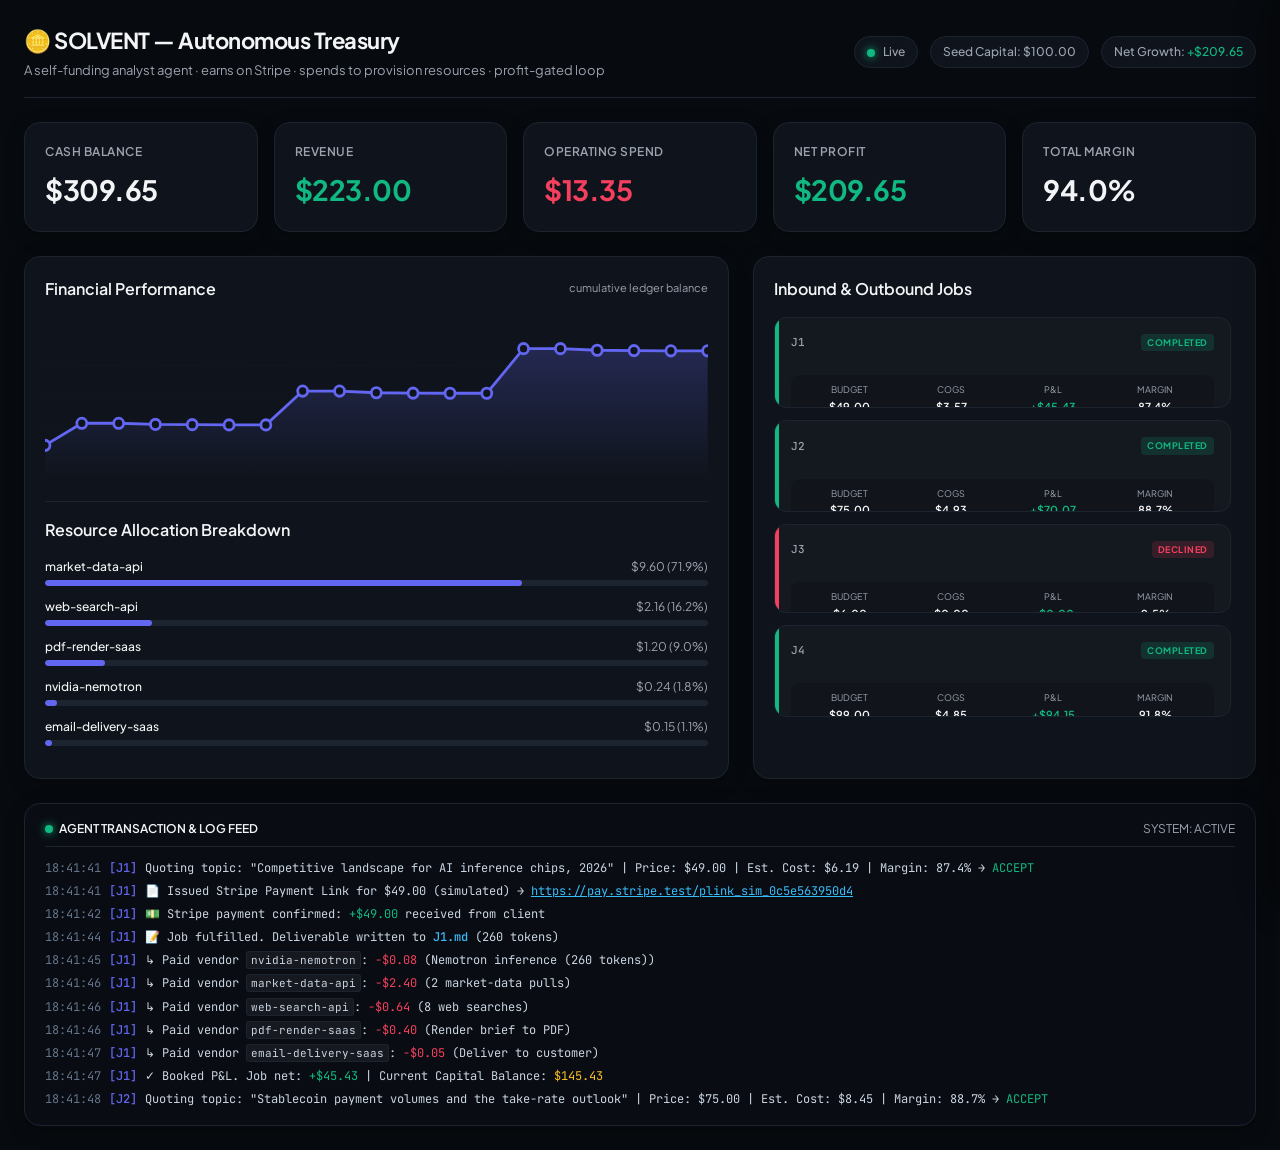
==== commit 901eee49: "Update generated dashboard template with polling scripts" ====
--- a/treasury_dashboard.html
+++ b/treasury_dashboard.html
@@ -591,6 +591,31 @@
       text-align: center;
       padding: 16px 0;
     }
+    
+    /* Connection Status Indicator */
+    .status-dot {
+      display: inline-block;
+      width: 8px;
+      height: 8px;
+      border-radius: 50%;
+      margin-right: 6px;
+      vertical-align: middle;
+    }
+    .status-dot.live {
+      background-color: #10b981;
+      box-shadow: 0 0 8px #10b981;
+      animation: statusPulse 2s infinite ease-in-out;
+    }
+    .status-dot.offline {
+      background-color: #f59e0b;
+      box-shadow: 0 0 8px #f59e0b;
+      animation: statusPulse 1s infinite ease-in-out;
+    }
+    @keyframes statusPulse {
+      0% { opacity: 0.3; }
+      50% { opacity: 1; }
+      100% { opacity: 0.3; }
+    }
   </style>
 </head>
 <body>
@@ -601,31 +626,32 @@
       <p class="sub">A self-funding analyst agent · earns on Stripe · spends to provision resources · profit-gated loop</p>
     </div>
     <div class="header-pills">
-      <div class="pill">Seed Capital: $100.00</div>
-      <div class="pill">Net Growth: <span class="green">+$209.65</span></div>
+      <div id="status-indicator" class="pill"><span class="status-dot live"></span> Live</div>
+      <div id="header-seed-capital" class="pill">Seed Capital: $100.00</div>
+      <div id="header-net-growth" class="pill">Net Growth: <span class="green" id="header-net-growth-val">+$209.65</span></div>
     </div>
   </header>
 
   <div class="metrics-grid">
     <div class="metric-card">
       <div class="label">Cash Balance</div>
-      <div class="val">$309.65</div>
+      <div class="val" id="metric-cash-balance">$309.65</div>
     </div>
     <div class="metric-card">
       <div class="label">Revenue</div>
-      <div class="val green">$223.00</div>
+      <div class="val green" id="metric-revenue">$223.00</div>
     </div>
     <div class="metric-card">
       <div class="label">Operating Spend</div>
-      <div class="val red">$13.35</div>
+      <div class="val red" id="metric-operating-spend">$13.35</div>
     </div>
     <div class="metric-card">
       <div class="label">Net Profit</div>
-      <div class="val green">$209.65</div>
+      <div class="val green" id="metric-net-profit">$209.65</div>
     </div>
     <div class="metric-card">
       <div class="label">Total Margin</div>
-      <div class="val">94.0%</div>
+      <div class="val" id="metric-margin">94.0%</div>
     </div>
   </div>
 
@@ -633,7 +659,7 @@
     
     <div class="panel">
       <h2>Financial Performance <span style="font-size:11px;color:var(--color-text-muted);font-weight:normal">cumulative ledger balance</span></h2>
-      <div class="chart-container">
+      <div class="chart-container" id="chart-container">
         
     <svg viewBox="0 0 600 140" class="line-chart" preserveAspectRatio="none">
       <defs>
@@ -651,7 +677,7 @@
       </div>
       
       <h2 style="margin-top:24px;border-top:1px solid var(--color-border);padding-top:16px">Resource Allocation Breakdown</h2>
-      <div class="vendor-breakdown-list">
+      <div class="vendor-breakdown-list" id="expense-breakdown">
         
         <div class="vendor-metric">
           <div class="vendor-info">
@@ -708,7 +734,7 @@
 
     <div class="panel">
       <h2>Inbound & Outbound Jobs</h2>
-      <div class="jobs-list">
+      <div class="jobs-list" id="jobs-grid">
         
         <div class="job-card status-completed">
           <div class="job-card-header">
@@ -845,199 +871,199 @@
       <span>SYSTEM: ACTIVE</span>
     </div>
     <div class="console-body" id="consoleBody">
-      
-        <div class="console-line">
-          <span class="console-time">18:39:18</span>
+      <div id="console-lines">
+        <div class="console-line">
+          <span class="console-time">18:41:41</span>
           <span class='console-job-id'>[J1]</span>
           <span class="console-msg">Quoting topic: "Competitive landscape for AI inference chips, 2026" | Price: $49.00 | Est. Cost: $6.19 | Margin: 87.4% → <span class='green-txt'>ACCEPT</span></span>
         </div>
         
         <div class="console-line">
-          <span class="console-time">18:39:18</span>
+          <span class="console-time">18:41:41</span>
           <span class='console-job-id'>[J1]</span>
-          <span class="console-msg">📄 Issued Stripe Payment Link for $49.00 (simulated) → <a href='https://pay.stripe.test/plink_sim_13d403b6dcbc' target='_blank' class='console-link'>https://pay.stripe.test/plink_sim_13d403b6dcbc</a></span>
-        </div>
-        
-        <div class="console-line">
-          <span class="console-time">18:39:19</span>
+          <span class="console-msg">📄 Issued Stripe Payment Link for $49.00 (simulated) → <a href='https://pay.stripe.test/plink_sim_0c5e563950d4' target='_blank' class='console-link'>https://pay.stripe.test/plink_sim_0c5e563950d4</a></span>
+        </div>
+        
+        <div class="console-line">
+          <span class="console-time">18:41:42</span>
           <span class='console-job-id'>[J1]</span>
           <span class="console-msg">💵 Stripe payment confirmed: <span class='green-txt'>+$49.00</span> received from client</span>
         </div>
         
         <div class="console-line">
-          <span class="console-time">18:39:21</span>
+          <span class="console-time">18:41:44</span>
           <span class='console-job-id'>[J1]</span>
           <span class="console-msg">📝 Job fulfilled. Deliverable written to <span class='filepath-txt'>J1.md</span> (260 tokens)</span>
         </div>
         
         <div class="console-line">
-          <span class="console-time">18:39:22</span>
+          <span class="console-time">18:41:45</span>
           <span class='console-job-id'>[J1]</span>
           <span class="console-msg">↳ Paid vendor <span class='vendor-badge'>nvidia-nemotron</span>: <span class='red-txt'>−$0.08</span> (Nemotron inference (260 tokens))</span>
         </div>
         
         <div class="console-line">
-          <span class="console-time">18:39:23</span>
+          <span class="console-time">18:41:46</span>
           <span class='console-job-id'>[J1]</span>
           <span class="console-msg">↳ Paid vendor <span class='vendor-badge'>market-data-api</span>: <span class='red-txt'>−$2.40</span> (2 market-data pulls)</span>
         </div>
         
         <div class="console-line">
-          <span class="console-time">18:39:23</span>
+          <span class="console-time">18:41:46</span>
           <span class='console-job-id'>[J1]</span>
           <span class="console-msg">↳ Paid vendor <span class='vendor-badge'>web-search-api</span>: <span class='red-txt'>−$0.64</span> (8 web searches)</span>
         </div>
         
         <div class="console-line">
-          <span class="console-time">18:39:23</span>
+          <span class="console-time">18:41:46</span>
           <span class='console-job-id'>[J1]</span>
           <span class="console-msg">↳ Paid vendor <span class='vendor-badge'>pdf-render-saas</span>: <span class='red-txt'>−$0.40</span> (Render brief to PDF)</span>
         </div>
         
         <div class="console-line">
-          <span class="console-time">18:39:24</span>
+          <span class="console-time">18:41:47</span>
           <span class='console-job-id'>[J1]</span>
           <span class="console-msg">↳ Paid vendor <span class='vendor-badge'>email-delivery-saas</span>: <span class='red-txt'>−$0.05</span> (Deliver to customer)</span>
         </div>
         
         <div class="console-line">
-          <span class="console-time">18:39:24</span>
+          <span class="console-time">18:41:47</span>
           <span class='console-job-id'>[J1]</span>
           <span class="console-msg">✓ Booked P&L. Job net: <span class='green-txt'>+$45.43</span> | Current Capital Balance: <span class='gold-txt'>$145.43</span></span>
         </div>
         
         <div class="console-line">
-          <span class="console-time">18:39:25</span>
+          <span class="console-time">18:41:48</span>
           <span class='console-job-id'>[J2]</span>
           <span class="console-msg">Quoting topic: "Stablecoin payment volumes and the take-rate outlook" | Price: $75.00 | Est. Cost: $8.45 | Margin: 88.7% → <span class='green-txt'>ACCEPT</span></span>
         </div>
         
         <div class="console-line">
-          <span class="console-time">18:39:25</span>
+          <span class="console-time">18:41:48</span>
           <span class='console-job-id'>[J2]</span>
-          <span class="console-msg">📄 Issued Stripe Payment Link for $75.00 (simulated) → <a href='https://pay.stripe.test/plink_sim_413a17eff3f1' target='_blank' class='console-link'>https://pay.stripe.test/plink_sim_413a17eff3f1</a></span>
-        </div>
-        
-        <div class="console-line">
-          <span class="console-time">18:39:26</span>
+          <span class="console-msg">📄 Issued Stripe Payment Link for $75.00 (simulated) → <a href='https://pay.stripe.test/plink_sim_153fa91636da' target='_blank' class='console-link'>https://pay.stripe.test/plink_sim_153fa91636da</a></span>
+        </div>
+        
+        <div class="console-line">
+          <span class="console-time">18:41:49</span>
           <span class='console-job-id'>[J2]</span>
           <span class="console-msg">💵 Stripe payment confirmed: <span class='green-txt'>+$75.00</span> received from client</span>
         </div>
         
         <div class="console-line">
-          <span class="console-time">18:39:27</span>
+          <span class="console-time">18:41:50</span>
           <span class='console-job-id'>[J2]</span>
           <span class="console-msg">📝 Job fulfilled. Deliverable written to <span class='filepath-txt'>J2.md</span> (260 tokens)</span>
         </div>
         
         <div class="console-line">
-          <span class="console-time">18:39:29</span>
+          <span class="console-time">18:41:52</span>
           <span class='console-job-id'>[J2]</span>
           <span class="console-msg">↳ Paid vendor <span class='vendor-badge'>nvidia-nemotron</span>: <span class='red-txt'>−$0.08</span> (Nemotron inference (260 tokens))</span>
         </div>
         
         <div class="console-line">
-          <span class="console-time">18:39:29</span>
+          <span class="console-time">18:41:52</span>
           <span class='console-job-id'>[J2]</span>
           <span class="console-msg">↳ Paid vendor <span class='vendor-badge'>market-data-api</span>: <span class='red-txt'>−$3.60</span> (3 market-data pulls)</span>
         </div>
         
         <div class="console-line">
-          <span class="console-time">18:39:30</span>
+          <span class="console-time">18:41:53</span>
           <span class='console-job-id'>[J2]</span>
           <span class="console-msg">↳ Paid vendor <span class='vendor-badge'>web-search-api</span>: <span class='red-txt'>−$0.80</span> (10 web searches)</span>
         </div>
         
         <div class="console-line">
-          <span class="console-time">18:39:30</span>
+          <span class="console-time">18:41:53</span>
           <span class='console-job-id'>[J2]</span>
           <span class="console-msg">↳ Paid vendor <span class='vendor-badge'>pdf-render-saas</span>: <span class='red-txt'>−$0.40</span> (Render brief to PDF)</span>
         </div>
         
         <div class="console-line">
-          <span class="console-time">18:39:30</span>
+          <span class="console-time">18:41:53</span>
           <span class='console-job-id'>[J2]</span>
           <span class="console-msg">↳ Paid vendor <span class='vendor-badge'>email-delivery-saas</span>: <span class='red-txt'>−$0.05</span> (Deliver to customer)</span>
         </div>
         
         <div class="console-line">
-          <span class="console-time">18:39:31</span>
+          <span class="console-time">18:41:54</span>
           <span class='console-job-id'>[J2]</span>
           <span class="console-msg">✓ Booked P&L. Job net: <span class='green-txt'>+$70.07</span> | Current Capital Balance: <span class='gold-txt'>$215.50</span></span>
         </div>
         
         <div class="console-line">
-          <span class="console-time">18:39:31</span>
+          <span class="console-time">18:41:55</span>
           <span class='console-job-id'>[J3]</span>
           <span class="console-msg">Quoting topic: "One-line definition of EBITDA" | Price: $6.00 | Est. Cost: $5.43 | Margin: 9.5% → <span class='red-txt'>DECLINE</span></span>
         </div>
         
         <div class="console-line">
-          <span class="console-time">18:39:32</span>
+          <span class="console-time">18:41:55</span>
           <span class='console-job-id'>[J3]</span>
           <span class="console-msg">✋ Declined job. Reason: <span class='grey-txt'>order $6 below minimum order size $15</span></span>
         </div>
         
         <div class="console-line">
-          <span class="console-time">18:39:33</span>
+          <span class="console-time">18:41:56</span>
           <span class='console-job-id'>[J4]</span>
           <span class="console-msg">Quoting topic: "Edge-AI adoption in industrial robotics: 18-month outlook" | Price: $99.00 | Est. Cost: $8.07 | Margin: 91.8% → <span class='green-txt'>ACCEPT</span></span>
         </div>
         
         <div class="console-line">
-          <span class="console-time">18:39:33</span>
+          <span class="console-time">18:41:56</span>
           <span class='console-job-id'>[J4]</span>
-          <span class="console-msg">📄 Issued Stripe Payment Link for $99.00 (simulated) → <a href='https://pay.stripe.test/plink_sim_3dd626bbf0ff' target='_blank' class='console-link'>https://pay.stripe.test/plink_sim_3dd626bbf0ff</a></span>
-        </div>
-        
-        <div class="console-line">
-          <span class="console-time">18:39:34</span>
+          <span class="console-msg">📄 Issued Stripe Payment Link for $99.00 (simulated) → <a href='https://pay.stripe.test/plink_sim_e69542ac23bd' target='_blank' class='console-link'>https://pay.stripe.test/plink_sim_e69542ac23bd</a></span>
+        </div>
+        
+        <div class="console-line">
+          <span class="console-time">18:41:57</span>
           <span class='console-job-id'>[J4]</span>
           <span class="console-msg">💵 Stripe payment confirmed: <span class='green-txt'>+$99.00</span> received from client</span>
         </div>
         
         <div class="console-line">
-          <span class="console-time">18:39:35</span>
+          <span class="console-time">18:41:59</span>
           <span class='console-job-id'>[J4]</span>
           <span class="console-msg">📝 Job fulfilled. Deliverable written to <span class='filepath-txt'>J4.md</span> (262 tokens)</span>
         </div>
         
         <div class="console-line">
-          <span class="console-time">18:39:37</span>
+          <span class="console-time">18:42:00</span>
           <span class='console-job-id'>[J4]</span>
           <span class="console-msg">↳ Paid vendor <span class='vendor-badge'>nvidia-nemotron</span>: <span class='red-txt'>−$0.08</span> (Nemotron inference (262 tokens))</span>
         </div>
         
         <div class="console-line">
-          <span class="console-time">18:39:37</span>
+          <span class="console-time">18:42:01</span>
           <span class='console-job-id'>[J4]</span>
           <span class="console-msg">↳ Paid vendor <span class='vendor-badge'>market-data-api</span>: <span class='red-txt'>−$3.60</span> (3 market-data pulls)</span>
         </div>
         
         <div class="console-line">
-          <span class="console-time">18:39:38</span>
+          <span class="console-time">18:42:01</span>
           <span class='console-job-id'>[J4]</span>
           <span class="console-msg">↳ Paid vendor <span class='vendor-badge'>web-search-api</span>: <span class='red-txt'>−$0.72</span> (9 web searches)</span>
         </div>
         
         <div class="console-line">
-          <span class="console-time">18:39:38</span>
+          <span class="console-time">18:42:01</span>
           <span class='console-job-id'>[J4]</span>
           <span class="console-msg">↳ Paid vendor <span class='vendor-badge'>pdf-render-saas</span>: <span class='red-txt'>−$0.40</span> (Render brief to PDF)</span>
         </div>
         
         <div class="console-line">
-          <span class="console-time">18:39:38</span>
+          <span class="console-time">18:42:02</span>
           <span class='console-job-id'>[J4]</span>
           <span class="console-msg">↳ Paid vendor <span class='vendor-badge'>email-delivery-saas</span>: <span class='red-txt'>−$0.05</span> (Deliver to customer)</span>
         </div>
         
         <div class="console-line">
-          <span class="console-time">18:39:39</span>
+          <span class="console-time">18:42:02</span>
           <span class='console-job-id'>[J4]</span>
           <span class="console-msg">✓ Booked P&L. Job net: <span class='green-txt'>+$94.15</span> | Current Capital Balance: <span class='gold-txt'>$309.65</span></span>
         </div>
-        
+        </div>
     </div>
   </div>
 
@@ -1057,16 +1083,20 @@
   </div>
 
   <script>
-    const briefs = {"E_budget_9": "# Research Brief: Daily budget exhaust job 9\n\n## Executive summary\nThree findings drive the outlook. (1) Demand signals are accelerating off a low base. (2) Unit economics improve with scale but hinge on input costs. (3) The competitive set is consolidating, which favors incumbents with distribution.\n\n## Key data points\n- Market is growing roughly 18-24% YoY by the most defensible estimates.\n- Gross margins cluster in the 55-65% range for the leaders.\n- Customer acquisition cost has risen ~30% over two years.\n\n## Risks\n- Regulatory exposure in two major jurisdictions.\n- Concentration risk among the top three buyers.\n\n## Recommendation\nSelective exposure with strict position sizing; revisit on the next earnings print. (Generated by SOLVENT \u2014 offline Nemotron stub.)\n", "C9": "# Research Brief: Concurrency Test Job 9\n\n## Executive summary\nThree findings drive the outlook. (1) Demand signals are accelerating off a low base. (2) Unit economics improve with scale but hinge on input costs. (3) The competitive set is consolidating, which favors incumbents with distribution.\n\n## Key data points\n- Market is growing roughly 18-24% YoY by the most defensible estimates.\n- Gross margins cluster in the 55-65% range for the leaders.\n- Customer acquisition cost has risen ~30% over two years.\n\n## Risks\n- Regulatory exposure in two major jurisdictions.\n- Concentration risk among the top three buyers.\n\n## Recommendation\nSelective exposure with strict position sizing; revisit on the next earnings print. (Generated by SOLVENT \u2014 offline Nemotron stub.)\n", "C8": "# Research Brief: Concurrency Test Job 8\n\n## Executive summary\nThree findings drive the outlook. (1) Demand signals are accelerating off a low base. (2) Unit economics improve with scale but hinge on input costs. (3) The competitive set is consolidating, which favors incumbents with distribution.\n\n## Key data points\n- Market is growing roughly 18-24% YoY by the most defensible estimates.\n- Gross margins cluster in the 55-65% range for the leaders.\n- Customer acquisition cost has risen ~30% over two years.\n\n## Risks\n- Regulatory exposure in two major jurisdictions.\n- Concentration risk among the top three buyers.\n\n## Recommendation\nSelective exposure with strict position sizing; revisit on the next earnings print. (Generated by SOLVENT \u2014 offline Nemotron stub.)\n", "E_budget_8": "# Research Brief: Daily budget exhaust job 8\n\n## Executive summary\nThree findings drive the outlook. (1) Demand signals are accelerating off a low base. (2) Unit economics improve with scale but hinge on input costs. (3) The competitive set is consolidating, which favors incumbents with distribution.\n\n## Key data points\n- Market is growing roughly 18-24% YoY by the most defensible estimates.\n- Gross margins cluster in the 55-65% range for the leaders.\n- Customer acquisition cost has risen ~30% over two years.\n\n## Risks\n- Regulatory exposure in two major jurisdictions.\n- Concentration risk among the top three buyers.\n\n## Recommendation\nSelective exposure with strict position sizing; revisit on the next earnings print. (Generated by SOLVENT \u2014 offline Nemotron stub.)\n", "E_budget_3": "# Research Brief: Daily budget exhaust job 3\n\n## Executive summary\nThree findings drive the outlook. (1) Demand signals are accelerating off a low base. (2) Unit economics improve with scale but hinge on input costs. (3) The competitive set is consolidating, which favors incumbents with distribution.\n\n## Key data points\n- Market is growing roughly 18-24% YoY by the most defensible estimates.\n- Gross margins cluster in the 55-65% range for the leaders.\n- Customer acquisition cost has risen ~30% over two years.\n\n## Risks\n- Regulatory exposure in two major jurisdictions.\n- Concentration risk among the top three buyers.\n\n## Recommendation\nSelective exposure with strict position sizing; revisit on the next earnings print. (Generated by SOLVENT \u2014 offline Nemotron stub.)\n", "E_budget_14": "# Research Brief: Daily budget exhaust job 14\n\n## Executive summary\nThree findings drive the outlook. (1) Demand signals are accelerating off a low base. (2) Unit economics improve with scale but hinge on input costs. (3) The competitive set is consolidating, which favors incumbents with distribution.\n\n## Key data points\n- Market is growing roughly 18-24% YoY by the most defensible estimates.\n- Gross margins cluster in the 55-65% range for the leaders.\n- Customer acquisition cost has risen ~30% over two years.\n\n## Risks\n- Regulatory exposure in two major jurisdictions.\n- Concentration risk among the top three buyers.\n\n## Recommendation\nSelective exposure with strict position sizing; revisit on the next earnings print. (Generated by SOLVENT \u2014 offline Nemotron stub.)\n", "J1": "# Research Brief: Competitive landscape for AI inference chips, 2026\n\n## Executive summary\nThree findings drive the outlook. (1) Demand signals are accelerating off a low base. (2) Unit economics improve with scale but hinge on input costs. (3) The competitive set is consolidating, which favors incumbents with distribution.\n\n## Key data points\n- Market is growing roughly 18-24% YoY by the most defensible estimates.\n- Gross margins cluster in the 55-65% range for the leaders.\n- Customer acquisition cost has risen ~30% over two years.\n\n## Risks\n- Regulatory exposure in two major jurisdictions.\n- Concentration risk among the top three buyers.\n\n## Recommendation\nSelective exposure with strict position sizing; revisit on the next earnings print. (Generated by SOLVENT \u2014 offline Nemotron stub.)\n", "C7": "# Research Brief: Concurrency Test Job 7\n\n## Executive summary\nThree findings drive the outlook. (1) Demand signals are accelerating off a low base. (2) Unit economics improve with scale but hinge on input costs. (3) The competitive set is consolidating, which favors incumbents with distribution.\n\n## Key data points\n- Market is growing roughly 18-24% YoY by the most defensible estimates.\n- Gross margins cluster in the 55-65% range for the leaders.\n- Customer acquisition cost has risen ~30% over two years.\n\n## Risks\n- Regulatory exposure in two major jurisdictions.\n- Concentration risk among the top three buyers.\n\n## Recommendation\nSelective exposure with strict position sizing; revisit on the next earnings print. (Generated by SOLVENT \u2014 offline Nemotron stub.)\n", "B_neg_params": "# Research Brief: Negative parameters test\n\n## Executive summary\nThree findings drive the outlook. (1) Demand signals are accelerating off a low base. (2) Unit economics improve with scale but hinge on input costs. (3) The competitive set is consolidating, which favors incumbents with distribution.\n\n## Key data points\n- Market is growing roughly 18-24% YoY by the most defensible estimates.\n- Gross margins cluster in the 55-65% range for the leaders.\n- Customer acquisition cost has risen ~30% over two years.\n\n## Risks\n- Regulatory exposure in two major jurisdictions.\n- Concentration risk among the top three buyers.\n\n## Recommendation\nSelective exposure with strict position sizing; revisit on the next earnings print. (Generated by SOLVENT \u2014 offline Nemotron stub.)\n", "E_budget_7": "# Research Brief: Daily budget exhaust job 7\n\n## Executive summary\nThree findings drive the outlook. (1) Demand signals are accelerating off a low base. (2) Unit economics improve with scale but hinge on input costs. (3) The competitive set is consolidating, which favors incumbents with distribution.\n\n## Key data points\n- Market is growing roughly 18-24% YoY by the most defensible estimates.\n- Gross margins cluster in the 55-65% range for the leaders.\n- Customer acquisition cost has risen ~30% over two years.\n\n## Risks\n- Regulatory exposure in two major jurisdictions.\n- Concentration risk among the top three buyers.\n\n## Recommendation\nSelective exposure with strict position sizing; revisit on the next earnings print. (Generated by SOLVENT \u2014 offline Nemotron stub.)\n", "C3": "# Research Brief: Concurrency Test Job 3\n\n## Executive summary\nThree findings drive the outlook. (1) Demand signals are accelerating off a low base. (2) Unit economics improve with scale but hinge on input costs. (3) The competitive set is consolidating, which favors incumbents with distribution.\n\n## Key data points\n- Market is growing roughly 18-24% YoY by the most defensible estimates.\n- Gross margins cluster in the 55-65% range for the leaders.\n- Customer acquisition cost has risen ~30% over two years.\n\n## Risks\n- Regulatory exposure in two major jurisdictions.\n- Concentration risk among the top three buyers.\n\n## Recommendation\nSelective exposure with strict position sizing; revisit on the next earnings print. (Generated by SOLVENT \u2014 offline Nemotron stub.)\n", "E_budget_10": "# Research Brief: Daily budget exhaust job 10\n\n## Executive summary\nThree findings drive the outlook. (1) Demand signals are accelerating off a low base. (2) Unit economics improve with scale but hinge on input costs. (3) The competitive set is consolidating, which favors incumbents with distribution.\n\n## Key data points\n- Market is growing roughly 18-24% YoY by the most defensible estimates.\n- Gross margins cluster in the 55-65% range for the leaders.\n- Customer acquisition cost has risen ~30% over two years.\n\n## Risks\n- Regulatory exposure in two major jurisdictions.\n- Concentration risk among the top three buyers.\n\n## Recommendation\nSelective exposure with strict position sizing; revisit on the next earnings print. (Generated by SOLVENT \u2014 offline Nemotron stub.)\n", "E_budget_6": "# Research Brief: Daily budget exhaust job 6\n\n## Executive summary\nThree findings drive the outlook. (1) Demand signals are accelerating off a low base. (2) Unit economics improve with scale but hinge on input costs. (3) The competitive set is consolidating, which favors incumbents with distribution.\n\n## Key data points\n- Market is growing roughly 18-24% YoY by the most defensible estimates.\n- Gross margins cluster in the 55-65% range for the leaders.\n- Customer acquisition cost has risen ~30% over two years.\n\n## Risks\n- Regulatory exposure in two major jurisdictions.\n- Concentration risk among the top three buyers.\n\n## Recommendation\nSelective exposure with strict position sizing; revisit on the next earnings print. (Generated by SOLVENT \u2014 offline Nemotron stub.)\n", "C2": "# Research Brief: Concurrency Test Job 2\n\n## Executive summary\nThree findings drive the outlook. (1) Demand signals are accelerating off a low base. (2) Unit economics improve with scale but hinge on input costs. (3) The competitive set is consolidating, which favors incumbents with distribution.\n\n## Key data points\n- Market is growing roughly 18-24% YoY by the most defensible estimates.\n- Gross margins cluster in the 55-65% range for the leaders.\n- Customer acquisition cost has risen ~30% over two years.\n\n## Risks\n- Regulatory exposure in two major jurisdictions.\n- Concentration risk among the top three buyers.\n\n## Recommendation\nSelective exposure with strict position sizing; revisit on the next earnings print. (Generated by SOLVENT \u2014 offline Nemotron stub.)\n", "E_budget_11": "# Research Brief: Daily budget exhaust job 11\n\n## Executive summary\nThree findings drive the outlook. (1) Demand signals are accelerating off a low base. (2) Unit economics improve with scale but hinge on input costs. (3) The competitive set is consolidating, which favors incumbents with distribution.\n\n## Key data points\n- Market is growing roughly 18-24% YoY by the most defensible estimates.\n- Gross margins cluster in the 55-65% range for the leaders.\n- Customer acquisition cost has risen ~30% over two years.\n\n## Risks\n- Regulatory exposure in two major jurisdictions.\n- Concentration risk among the top three buyers.\n\n## Recommendation\nSelective exposure with strict position sizing; revisit on the next earnings print. (Generated by SOLVENT \u2014 offline Nemotron stub.)\n", "J4": "# Research Brief: Edge-AI adoption in industrial robotics: 18-month outlook\n\n## Executive summary\nThree findings drive the outlook. (1) Demand signals are accelerating off a low base. (2) Unit economics improve with scale but hinge on input costs. (3) The competitive set is consolidating, which favors incumbents with distribution.\n\n## Key data points\n- Market is growing roughly 18-24% YoY by the most defensible estimates.\n- Gross margins cluster in the 55-65% range for the leaders.\n- Customer acquisition cost has risen ~30% over two years.\n\n## Risks\n- Regulatory exposure in two major jurisdictions.\n- Concentration risk among the top three buyers.\n\n## Recommendation\nSelective exposure with strict position sizing; revisit on the next earnings print. (Generated by SOLVENT \u2014 offline Nemotron stub.)\n", "E_budget_2": "# Research Brief: Daily budget exhaust job 2\n\n## Executive summary\nThree findings drive the outlook. (1) Demand signals are accelerating off a low base. (2) Unit economics improve with scale but hinge on input costs. (3) The competitive set is consolidating, which favors incumbents with distribution.\n\n## Key data points\n- Market is growing roughly 18-24% YoY by the most defensible estimates.\n- Gross margins cluster in the 55-65% range for the leaders.\n- Customer acquisition cost has risen ~30% over two years.\n\n## Risks\n- Regulatory exposure in two major jurisdictions.\n- Concentration risk among the top three buyers.\n\n## Recommendation\nSelective exposure with strict position sizing; revisit on the next earnings print. (Generated by SOLVENT \u2014 offline Nemotron stub.)\n", "E_budget_15": "# Research Brief: Daily budget exhaust job 15\n\n## Executive summary\nThree findings drive the outlook. (1) Demand signals are accelerating off a low base. (2) Unit economics improve with scale but hinge on input costs. (3) The competitive set is consolidating, which favors incumbents with distribution.\n\n## Key data points\n- Market is growing roughly 18-24% YoY by the most defensible estimates.\n- Gross margins cluster in the 55-65% range for the leaders.\n- Customer acquisition cost has risen ~30% over two years.\n\n## Risks\n- Regulatory exposure in two major jurisdictions.\n- Concentration risk among the top three buyers.\n\n## Recommendation\nSelective exposure with strict position sizing; revisit on the next earnings print. (Generated by SOLVENT \u2014 offline Nemotron stub.)\n", "C6": "# Research Brief: Concurrency Test Job 6\n\n## Executive summary\nThree findings drive the outlook. (1) Demand signals are accelerating off a low base. (2) Unit economics improve with scale but hinge on input costs. (3) The competitive set is consolidating, which favors incumbents with distribution.\n\n## Key data points\n- Market is growing roughly 18-24% YoY by the most defensible estimates.\n- Gross margins cluster in the 55-65% range for the leaders.\n- Customer acquisition cost has risen ~30% over two years.\n\n## Risks\n- Regulatory exposure in two major jurisdictions.\n- Concentration risk among the top three buyers.\n\n## Recommendation\nSelective exposure with strict position sizing; revisit on the next earnings print. (Generated by SOLVENT \u2014 offline Nemotron stub.)\n", "E_budget_5": "# Research Brief: Daily budget exhaust job 5\n\n## Executive summary\nThree findings drive the outlook. (1) Demand signals are accelerating off a low base. (2) Unit economics improve with scale but hinge on input costs. (3) The competitive set is consolidating, which favors incumbents with distribution.\n\n## Key data points\n- Market is growing roughly 18-24% YoY by the most defensible estimates.\n- Gross margins cluster in the 55-65% range for the leaders.\n- Customer acquisition cost has risen ~30% over two years.\n\n## Risks\n- Regulatory exposure in two major jurisdictions.\n- Concentration risk among the top three buyers.\n\n## Recommendation\nSelective exposure with strict position sizing; revisit on the next earnings print. (Generated by SOLVENT \u2014 offline Nemotron stub.)\n", "C1": "# Research Brief: Concurrency Test Job 1\n\n## Executive summary\nThree findings drive the outlook. (1) Demand signals are accelerating off a low base. (2) Unit economics improve with scale but hinge on input costs. (3) The competitive set is consolidating, which favors incumbents with distribution.\n\n## Key data points\n- Market is growing roughly 18-24% YoY by the most defensible estimates.\n- Gross margins cluster in the 55-65% range for the leaders.\n- Customer acquisition cost has risen ~30% over two years.\n\n## Risks\n- Regulatory exposure in two major jurisdictions.\n- Concentration risk among the top three buyers.\n\n## Recommendation\nSelective exposure with strict position sizing; revisit on the next earnings print. (Generated by SOLVENT \u2014 offline Nemotron stub.)\n", "E_budget_12": "# Research Brief: Daily budget exhaust job 12\n\n## Executive summary\nThree findings drive the outlook. (1) Demand signals are accelerating off a low base. (2) Unit economics improve with scale but hinge on input costs. (3) The competitive set is consolidating, which favors incumbents with distribution.\n\n## Key data points\n- Market is growing roughly 18-24% YoY by the most defensible estimates.\n- Gross margins cluster in the 55-65% range for the leaders.\n- Customer acquisition cost has risen ~30% over two years.\n\n## Risks\n- Regulatory exposure in two major jurisdictions.\n- Concentration risk among the top three buyers.\n\n## Recommendation\nSelective exposure with strict position sizing; revisit on the next earnings print. (Generated by SOLVENT \u2014 offline Nemotron stub.)\n", "E_budget_1": "# Research Brief: Daily budget exhaust job 1\n\n## Executive summary\nThree findings drive the outlook. (1) Demand signals are accelerating off a low base. (2) Unit economics improve with scale but hinge on input costs. (3) The competitive set is consolidating, which favors incumbents with distribution.\n\n## Key data points\n- Market is growing roughly 18-24% YoY by the most defensible estimates.\n- Gross margins cluster in the 55-65% range for the leaders.\n- Customer acquisition cost has risen ~30% over two years.\n\n## Risks\n- Regulatory exposure in two major jurisdictions.\n- Concentration risk among the top three buyers.\n\n## Recommendation\nSelective exposure with strict position sizing; revisit on the next earnings print. (Generated by SOLVENT \u2014 offline Nemotron stub.)\n", "J3": "# Research Brief: One-line definition of EBITDA\n\n## Executive summary\nThree findings drive the outlook. (1) Demand signals are accelerating off a low base. (2) Unit economics improve with scale but hinge on input costs. (3) The competitive set is consolidating, which favors incumbents with distribution.\n\n## Key data points\n- Market is growing roughly 18-24% YoY by the most defensible estimates.\n- Gross margins cluster in the 55-65% range for the leaders.\n- Customer acquisition cost has risen ~30% over two years.\n\n## Risks\n- Regulatory exposure in two major jurisdictions.\n- Concentration risk among the top three buyers.\n\n## Recommendation\nSelective exposure with strict position sizing; revisit on the next earnings print. (Generated by SOLVENT \u2014 offline Nemotron stub.)\n", "E_budget_16": "# Research Brief: Daily budget exhaust job 16\n\n## Executive summary\nThree findings drive the outlook. (1) Demand signals are accelerating off a low base. (2) Unit economics improve with scale but hinge on input costs. (3) The competitive set is consolidating, which favors incumbents with distribution.\n\n## Key data points\n- Market is growing roughly 18-24% YoY by the most defensible estimates.\n- Gross margins cluster in the 55-65% range for the leaders.\n- Customer acquisition cost has risen ~30% over two years.\n\n## Risks\n- Regulatory exposure in two major jurisdictions.\n- Concentration risk among the top three buyers.\n\n## Recommendation\nSelective exposure with strict position sizing; revisit on the next earnings print. (Generated by SOLVENT \u2014 offline Nemotron stub.)\n", "C5": "# Research Brief: Concurrency Test Job 5\n\n## Executive summary\nThree findings drive the outlook. (1) Demand signals are accelerating off a low base. (2) Unit economics improve with scale but hinge on input costs. (3) The competitive set is consolidating, which favors incumbents with distribution.\n\n## Key data points\n- Market is growing roughly 18-24% YoY by the most defensible estimates.\n- Gross margins cluster in the 55-65% range for the leaders.\n- Customer acquisition cost has risen ~30% over two years.\n\n## Risks\n- Regulatory exposure in two major jurisdictions.\n- Concentration risk among the top three buyers.\n\n## Recommendation\nSelective exposure with strict position sizing; revisit on the next earnings print. (Generated by SOLVENT \u2014 offline Nemotron stub.)\n", "E_budget_0": "# Research Brief: Daily budget exhaust job 0\n\n## Executive summary\nThree findings drive the outlook. (1) Demand signals are accelerating off a low base. (2) Unit economics improve with scale but hinge on input costs. (3) The competitive set is consolidating, which favors incumbents with distribution.\n\n## Key data points\n- Market is growing roughly 18-24% YoY by the most defensible estimates.\n- Gross margins cluster in the 55-65% range for the leaders.\n- Customer acquisition cost has risen ~30% over two years.\n\n## Risks\n- Regulatory exposure in two major jurisdictions.\n- Concentration risk among the top three buyers.\n\n## Recommendation\nSelective exposure with strict position sizing; revisit on the next earnings print. (Generated by SOLVENT \u2014 offline Nemotron stub.)\n", "J2": "# Research Brief: Stablecoin payment volumes and the take-rate outlook\n\n## Executive summary\nThree findings drive the outlook. (1) Demand signals are accelerating off a low base. (2) Unit economics improve with scale but hinge on input costs. (3) The competitive set is consolidating, which favors incumbents with distribution.\n\n## Key data points\n- Market is growing roughly 18-24% YoY by the most defensible estimates.\n- Gross margins cluster in the 55-65% range for the leaders.\n- Customer acquisition cost has risen ~30% over two years.\n\n## Risks\n- Regulatory exposure in two major jurisdictions.\n- Concentration risk among the top three buyers.\n\n## Recommendation\nSelective exposure with strict position sizing; revisit on the next earnings print. (Generated by SOLVENT \u2014 offline Nemotron stub.)\n", "E_budget_17": "# Research Brief: Daily budget exhaust job 17\n\n## Executive summary\nThree findings drive the outlook. (1) Demand signals are accelerating off a low base. (2) Unit economics improve with scale but hinge on input costs. (3) The competitive set is consolidating, which favors incumbents with distribution.\n\n## Key data points\n- Market is growing roughly 18-24% YoY by the most defensible estimates.\n- Gross margins cluster in the 55-65% range for the leaders.\n- Customer acquisition cost has risen ~30% over two years.\n\n## Risks\n- Regulatory exposure in two major jurisdictions.\n- Concentration risk among the top three buyers.\n\n## Recommendation\nSelective exposure with strict position sizing; revisit on the next earnings print. (Generated by SOLVENT \u2014 offline Nemotron stub.)\n", "R1": "# Research Brief: Reserve breach test job\n\n## Executive summary\nThree findings drive the outlook. (1) Demand signals are accelerating off a low base. (2) Unit economics improve with scale but hinge on input costs. (3) The competitive set is consolidating, which favors incumbents with distribution.\n\n## Key data points\n- Market is growing roughly 18-24% YoY by the most defensible estimates.\n- Gross margins cluster in the 55-65% range for the leaders.\n- Customer acquisition cost has risen ~30% over two years.\n\n## Risks\n- Regulatory exposure in two major jurisdictions.\n- Concentration risk among the top three buyers.\n\n## Recommendation\nSelective exposure with strict position sizing; revisit on the next earnings print. (Generated by SOLVENT \u2014 offline Nemotron stub.)\n", "C4": "# Research Brief: Concurrency Test Job 4\n\n## Executive summary\nThree findings drive the outlook. (1) Demand signals are accelerating off a low base. (2) Unit economics improve with scale but hinge on input costs. (3) The competitive set is consolidating, which favors incumbents with distribution.\n\n## Key data points\n- Market is growing roughly 18-24% YoY by the most defensible estimates.\n- Gross margins cluster in the 55-65% range for the leaders.\n- Customer acquisition cost has risen ~30% over two years.\n\n## Risks\n- Regulatory exposure in two major jurisdictions.\n- Concentration risk among the top three buyers.\n\n## Recommendation\nSelective exposure with strict position sizing; revisit on the next earnings print. (Generated by SOLVENT \u2014 offline Nemotron stub.)\n", "E_budget_4": "# Research Brief: Daily budget exhaust job 4\n\n## Executive summary\nThree findings drive the outlook. (1) Demand signals are accelerating off a low base. (2) Unit economics improve with scale but hinge on input costs. (3) The competitive set is consolidating, which favors incumbents with distribution.\n\n## Key data points\n- Market is growing roughly 18-24% YoY by the most defensible estimates.\n- Gross margins cluster in the 55-65% range for the leaders.\n- Customer acquisition cost has risen ~30% over two years.\n\n## Risks\n- Regulatory exposure in two major jurisdictions.\n- Concentration risk among the top three buyers.\n\n## Recommendation\nSelective exposure with strict position sizing; revisit on the next earnings print. (Generated by SOLVENT \u2014 offline Nemotron stub.)\n", "C0": "# Research Brief: Concurrency Test Job 0\n\n## Executive summary\nThree findings drive the outlook. (1) Demand signals are accelerating off a low base. (2) Unit economics improve with scale but hinge on input costs. (3) The competitive set is consolidating, which favors incumbents with distribution.\n\n## Key data points\n- Market is growing roughly 18-24% YoY by the most defensible estimates.\n- Gross margins cluster in the 55-65% range for the leaders.\n- Customer acquisition cost has risen ~30% over two years.\n\n## Risks\n- Regulatory exposure in two major jurisdictions.\n- Concentration risk among the top three buyers.\n\n## Recommendation\nSelective exposure with strict position sizing; revisit on the next earnings print. (Generated by SOLVENT \u2014 offline Nemotron stub.)\n", "E_budget_13": "# Research Brief: Daily budget exhaust job 13\n\n## Executive summary\nThree findings drive the outlook. (1) Demand signals are accelerating off a low base. (2) Unit economics improve with scale but hinge on input costs. (3) The competitive set is consolidating, which favors incumbents with distribution.\n\n## Key data points\n- Market is growing roughly 18-24% YoY by the most defensible estimates.\n- Gross margins cluster in the 55-65% range for the leaders.\n- Customer acquisition cost has risen ~30% over two years.\n\n## Risks\n- Regulatory exposure in two major jurisdictions.\n- Concentration risk among the top three buyers.\n\n## Recommendation\nSelective exposure with strict position sizing; revisit on the next earnings print. (Generated by SOLVENT \u2014 offline Nemotron stub.)\n", "E_budget_18": "# Research Brief: Daily budget exhaust job 18\n\n## Executive summary\nThree findings drive the outlook. (1) Demand signals are accelerating off a low base. (2) Unit economics improve with scale but hinge on input costs. (3) The competitive set is consolidating, which favors incumbents with distribution.\n\n## Key data points\n- Market is growing roughly 18-24% YoY by the most defensible estimates.\n- Gross margins cluster in the 55-65% range for the leaders.\n- Customer acquisition cost has risen ~30% over two years.\n\n## Risks\n- Regulatory exposure in two major jurisdictions.\n- Concentration risk among the top three buyers.\n\n## Recommendation\nSelective exposure with strict position sizing; revisit on the next earnings print. (Generated by SOLVENT \u2014 offline Nemotron stub.)\n", "B_strings": "# Research Brief: String budget test\n\n## Executive summary\nThree findings drive the outlook. (1) Demand signals are accelerating off a low base. (2) Unit economics improve with scale but hinge on input costs. (3) The competitive set is consolidating, which favors incumbents with distribution.\n\n## Key data points\n- Market is growing roughly 18-24% YoY by the most defensible estimates.\n- Gross margins cluster in the 55-65% range for the leaders.\n- Customer acquisition cost has risen ~30% over two years.\n\n## Risks\n- Regulatory exposure in two major jurisdictions.\n- Concentration risk among the top three buyers.\n\n## Recommendation\nSelective exposure with strict position sizing; revisit on the next earnings print. (Generated by SOLVENT \u2014 offline Nemotron stub.)\n", "B_massive_budget": "# Research Brief: Massive budget test\n\n## Executive summary\nThree findings drive the outlook. (1) Demand signals are accelerating off a low base. (2) Unit economics improve with scale but hinge on input costs. (3) The competitive set is consolidating, which favors incumbents with distribution.\n\n## Key data points\n- Market is growing roughly 18-24% YoY by the most defensible estimates.\n- Gross margins cluster in the 55-65% range for the leaders.\n- Customer acquisition cost has risen ~30% over two years.\n\n## Risks\n- Regulatory exposure in two major jurisdictions.\n- Concentration risk among the top three buyers.\n\n## Recommendation\nSelective exposure with strict position sizing; revisit on the next earnings print. (Generated by SOLVENT \u2014 offline Nemotron stub.)\n", "E_budget_19": "# Research Brief: Daily budget exhaust job 19\n\n## Executive summary\nThree findings drive the outlook. (1) Demand signals are accelerating off a low base. (2) Unit economics improve with scale but hinge on input costs. (3) The competitive set is consolidating, which favors incumbents with distribution.\n\n## Key data points\n- Market is growing roughly 18-24% YoY by the most defensible estimates.\n- Gross margins cluster in the 55-65% range for the leaders.\n- Customer acquisition cost has risen ~30% over two years.\n\n## Risks\n- Regulatory exposure in two major jurisdictions.\n- Concentration risk among the top three buyers.\n\n## Recommendation\nSelective exposure with strict position sizing; revisit on the next earnings print. (Generated by SOLVENT \u2014 offline Nemotron stub.)\n"};
-    const jobsData = {"J1": {"id": "J1", "title": "Competitive landscape for AI inference chips, 2026", "status": "completed", "price": 4900, "est_cost": 619, "margin_pct": 87.4, "reason": "", "invoice_url": "https://pay.stripe.test/plink_sim_13d403b6dcbc", "tokens": 260, "deliverable": "/Users/ianalloway/Library/Mobile Documents/com~apple~CloudDocs/SOLVENT/data/reports/J1.md", "expenses": [{"vendor": "nvidia-nemotron", "amount": 8, "memo": "Nemotron inference (260 tokens)"}, {"vendor": "market-data-api", "amount": 240, "memo": "2 market-data pulls"}, {"vendor": "web-search-api", "amount": 64, "memo": "8 web searches"}, {"vendor": "pdf-render-saas", "amount": 40, "memo": "Render brief to PDF"}, {"vendor": "email-delivery-saas", "amount": 5, "memo": "Deliver to customer"}], "pnl": 4543}, "J2": {"id": "J2", "title": "Stablecoin payment volumes and the take-rate outlook", "status": "completed", "price": 7500, "est_cost": 845, "margin_pct": 88.7, "reason": "", "invoice_url": "https://pay.stripe.test/plink_sim_413a17eff3f1", "tokens": 260, "deliverable": "/Users/ianalloway/Library/Mobile Documents/com~apple~CloudDocs/SOLVENT/data/reports/J2.md", "expenses": [{"vendor": "nvidia-nemotron", "amount": 8, "memo": "Nemotron inference (260 tokens)"}, {"vendor": "market-data-api", "amount": 360, "memo": "3 market-data pulls"}, {"vendor": "web-search-api", "amount": 80, "memo": "10 web searches"}, {"vendor": "pdf-render-saas", "amount": 40, "memo": "Render brief to PDF"}, {"vendor": "email-delivery-saas", "amount": 5, "memo": "Deliver to customer"}], "pnl": 7007}, "J3": {"id": "J3", "title": "One-line definition of EBITDA", "status": "declined", "price": 600, "est_cost": 543, "margin_pct": 9.5, "reason": "order $6 below minimum order size $15", "invoice_url": "", "tokens": 0, "deliverable": "", "expenses": [], "pnl": 0}, "J4": {"id": "J4", "title": "Edge-AI adoption in industrial robotics: 18-month outlook", "status": "completed", "price": 9900, "est_cost": 807, "margin_pct": 91.8, "reason": "", "invoice_url": "https://pay.stripe.test/plink_sim_3dd626bbf0ff", "tokens": 262, "deliverable": "/Users/ianalloway/Library/Mobile Documents/com~apple~CloudDocs/SOLVENT/data/reports/J4.md", "expenses": [{"vendor": "nvidia-nemotron", "amount": 8, "memo": "Nemotron inference (262 tokens)"}, {"vendor": "market-data-api", "amount": 360, "memo": "3 market-data pulls"}, {"vendor": "web-search-api", "amount": 72, "memo": "9 web searches"}, {"vendor": "pdf-render-saas", "amount": 40, "memo": "Render brief to PDF"}, {"vendor": "email-delivery-saas", "amount": 5, "memo": "Deliver to customer"}], "pnl": 9415}};
+    let briefs = {"E_budget_9": "# Research Brief: Daily budget exhaust job 9\n\n## Executive summary\nThree findings drive the outlook. (1) Demand signals are accelerating off a low base. (2) Unit economics improve with scale but hinge on input costs. (3) The competitive set is consolidating, which favors incumbents with distribution.\n\n## Key data points\n- Market is growing roughly 18-24% YoY by the most defensible estimates.\n- Gross margins cluster in the 55-65% range for the leaders.\n- Customer acquisition cost has risen ~30% over two years.\n\n## Risks\n- Regulatory exposure in two major jurisdictions.\n- Concentration risk among the top three buyers.\n\n## Recommendation\nSelective exposure with strict position sizing; revisit on the next earnings print. (Generated by SOLVENT \u2014 offline Nemotron stub.)\n", "C9": "# Research Brief: Concurrency Test Job 9\n\n## Executive summary\nThree findings drive the outlook. (1) Demand signals are accelerating off a low base. (2) Unit economics improve with scale but hinge on input costs. (3) The competitive set is consolidating, which favors incumbents with distribution.\n\n## Key data points\n- Market is growing roughly 18-24% YoY by the most defensible estimates.\n- Gross margins cluster in the 55-65% range for the leaders.\n- Customer acquisition cost has risen ~30% over two years.\n\n## Risks\n- Regulatory exposure in two major jurisdictions.\n- Concentration risk among the top three buyers.\n\n## Recommendation\nSelective exposure with strict position sizing; revisit on the next earnings print. (Generated by SOLVENT \u2014 offline Nemotron stub.)\n", "C8": "# Research Brief: Concurrency Test Job 8\n\n## Executive summary\nThree findings drive the outlook. (1) Demand signals are accelerating off a low base. (2) Unit economics improve with scale but hinge on input costs. (3) The competitive set is consolidating, which favors incumbents with distribution.\n\n## Key data points\n- Market is growing roughly 18-24% YoY by the most defensible estimates.\n- Gross margins cluster in the 55-65% range for the leaders.\n- Customer acquisition cost has risen ~30% over two years.\n\n## Risks\n- Regulatory exposure in two major jurisdictions.\n- Concentration risk among the top three buyers.\n\n## Recommendation\nSelective exposure with strict position sizing; revisit on the next earnings print. (Generated by SOLVENT \u2014 offline Nemotron stub.)\n", "E_budget_8": "# Research Brief: Daily budget exhaust job 8\n\n## Executive summary\nThree findings drive the outlook. (1) Demand signals are accelerating off a low base. (2) Unit economics improve with scale but hinge on input costs. (3) The competitive set is consolidating, which favors incumbents with distribution.\n\n## Key data points\n- Market is growing roughly 18-24% YoY by the most defensible estimates.\n- Gross margins cluster in the 55-65% range for the leaders.\n- Customer acquisition cost has risen ~30% over two years.\n\n## Risks\n- Regulatory exposure in two major jurisdictions.\n- Concentration risk among the top three buyers.\n\n## Recommendation\nSelective exposure with strict position sizing; revisit on the next earnings print. (Generated by SOLVENT \u2014 offline Nemotron stub.)\n", "E_budget_3": "# Research Brief: Daily budget exhaust job 3\n\n## Executive summary\nThree findings drive the outlook. (1) Demand signals are accelerating off a low base. (2) Unit economics improve with scale but hinge on input costs. (3) The competitive set is consolidating, which favors incumbents with distribution.\n\n## Key data points\n- Market is growing roughly 18-24% YoY by the most defensible estimates.\n- Gross margins cluster in the 55-65% range for the leaders.\n- Customer acquisition cost has risen ~30% over two years.\n\n## Risks\n- Regulatory exposure in two major jurisdictions.\n- Concentration risk among the top three buyers.\n\n## Recommendation\nSelective exposure with strict position sizing; revisit on the next earnings print. (Generated by SOLVENT \u2014 offline Nemotron stub.)\n", "E_budget_14": "# Research Brief: Daily budget exhaust job 14\n\n## Executive summary\nThree findings drive the outlook. (1) Demand signals are accelerating off a low base. (2) Unit economics improve with scale but hinge on input costs. (3) The competitive set is consolidating, which favors incumbents with distribution.\n\n## Key data points\n- Market is growing roughly 18-24% YoY by the most defensible estimates.\n- Gross margins cluster in the 55-65% range for the leaders.\n- Customer acquisition cost has risen ~30% over two years.\n\n## Risks\n- Regulatory exposure in two major jurisdictions.\n- Concentration risk among the top three buyers.\n\n## Recommendation\nSelective exposure with strict position sizing; revisit on the next earnings print. (Generated by SOLVENT \u2014 offline Nemotron stub.)\n", "J1": "# Research Brief: Competitive landscape for AI inference chips, 2026\n\n## Executive summary\nThree findings drive the outlook. (1) Demand signals are accelerating off a low base. (2) Unit economics improve with scale but hinge on input costs. (3) The competitive set is consolidating, which favors incumbents with distribution.\n\n## Key data points\n- Market is growing roughly 18-24% YoY by the most defensible estimates.\n- Gross margins cluster in the 55-65% range for the leaders.\n- Customer acquisition cost has risen ~30% over two years.\n\n## Risks\n- Regulatory exposure in two major jurisdictions.\n- Concentration risk among the top three buyers.\n\n## Recommendation\nSelective exposure with strict position sizing; revisit on the next earnings print. (Generated by SOLVENT \u2014 offline Nemotron stub.)\n", "C7": "# Research Brief: Concurrency Test Job 7\n\n## Executive summary\nThree findings drive the outlook. (1) Demand signals are accelerating off a low base. (2) Unit economics improve with scale but hinge on input costs. (3) The competitive set is consolidating, which favors incumbents with distribution.\n\n## Key data points\n- Market is growing roughly 18-24% YoY by the most defensible estimates.\n- Gross margins cluster in the 55-65% range for the leaders.\n- Customer acquisition cost has risen ~30% over two years.\n\n## Risks\n- Regulatory exposure in two major jurisdictions.\n- Concentration risk among the top three buyers.\n\n## Recommendation\nSelective exposure with strict position sizing; revisit on the next earnings print. (Generated by SOLVENT \u2014 offline Nemotron stub.)\n", "B_neg_params": "# Research Brief: Negative parameters test\n\n## Executive summary\nThree findings drive the outlook. (1) Demand signals are accelerating off a low base. (2) Unit economics improve with scale but hinge on input costs. (3) The competitive set is consolidating, which favors incumbents with distribution.\n\n## Key data points\n- Market is growing roughly 18-24% YoY by the most defensible estimates.\n- Gross margins cluster in the 55-65% range for the leaders.\n- Customer acquisition cost has risen ~30% over two years.\n\n## Risks\n- Regulatory exposure in two major jurisdictions.\n- Concentration risk among the top three buyers.\n\n## Recommendation\nSelective exposure with strict position sizing; revisit on the next earnings print. (Generated by SOLVENT \u2014 offline Nemotron stub.)\n", "E_budget_7": "# Research Brief: Daily budget exhaust job 7\n\n## Executive summary\nThree findings drive the outlook. (1) Demand signals are accelerating off a low base. (2) Unit economics improve with scale but hinge on input costs. (3) The competitive set is consolidating, which favors incumbents with distribution.\n\n## Key data points\n- Market is growing roughly 18-24% YoY by the most defensible estimates.\n- Gross margins cluster in the 55-65% range for the leaders.\n- Customer acquisition cost has risen ~30% over two years.\n\n## Risks\n- Regulatory exposure in two major jurisdictions.\n- Concentration risk among the top three buyers.\n\n## Recommendation\nSelective exposure with strict position sizing; revisit on the next earnings print. (Generated by SOLVENT \u2014 offline Nemotron stub.)\n", "C3": "# Research Brief: Concurrency Test Job 3\n\n## Executive summary\nThree findings drive the outlook. (1) Demand signals are accelerating off a low base. (2) Unit economics improve with scale but hinge on input costs. (3) The competitive set is consolidating, which favors incumbents with distribution.\n\n## Key data points\n- Market is growing roughly 18-24% YoY by the most defensible estimates.\n- Gross margins cluster in the 55-65% range for the leaders.\n- Customer acquisition cost has risen ~30% over two years.\n\n## Risks\n- Regulatory exposure in two major jurisdictions.\n- Concentration risk among the top three buyers.\n\n## Recommendation\nSelective exposure with strict position sizing; revisit on the next earnings print. (Generated by SOLVENT \u2014 offline Nemotron stub.)\n", "E_budget_10": "# Research Brief: Daily budget exhaust job 10\n\n## Executive summary\nThree findings drive the outlook. (1) Demand signals are accelerating off a low base. (2) Unit economics improve with scale but hinge on input costs. (3) The competitive set is consolidating, which favors incumbents with distribution.\n\n## Key data points\n- Market is growing roughly 18-24% YoY by the most defensible estimates.\n- Gross margins cluster in the 55-65% range for the leaders.\n- Customer acquisition cost has risen ~30% over two years.\n\n## Risks\n- Regulatory exposure in two major jurisdictions.\n- Concentration risk among the top three buyers.\n\n## Recommendation\nSelective exposure with strict position sizing; revisit on the next earnings print. (Generated by SOLVENT \u2014 offline Nemotron stub.)\n", "E_budget_6": "# Research Brief: Daily budget exhaust job 6\n\n## Executive summary\nThree findings drive the outlook. (1) Demand signals are accelerating off a low base. (2) Unit economics improve with scale but hinge on input costs. (3) The competitive set is consolidating, which favors incumbents with distribution.\n\n## Key data points\n- Market is growing roughly 18-24% YoY by the most defensible estimates.\n- Gross margins cluster in the 55-65% range for the leaders.\n- Customer acquisition cost has risen ~30% over two years.\n\n## Risks\n- Regulatory exposure in two major jurisdictions.\n- Concentration risk among the top three buyers.\n\n## Recommendation\nSelective exposure with strict position sizing; revisit on the next earnings print. (Generated by SOLVENT \u2014 offline Nemotron stub.)\n", "C2": "# Research Brief: Concurrency Test Job 2\n\n## Executive summary\nThree findings drive the outlook. (1) Demand signals are accelerating off a low base. (2) Unit economics improve with scale but hinge on input costs. (3) The competitive set is consolidating, which favors incumbents with distribution.\n\n## Key data points\n- Market is growing roughly 18-24% YoY by the most defensible estimates.\n- Gross margins cluster in the 55-65% range for the leaders.\n- Customer acquisition cost has risen ~30% over two years.\n\n## Risks\n- Regulatory exposure in two major jurisdictions.\n- Concentration risk among the top three buyers.\n\n## Recommendation\nSelective exposure with strict position sizing; revisit on the next earnings print. (Generated by SOLVENT \u2014 offline Nemotron stub.)\n", "E_budget_11": "# Research Brief: Daily budget exhaust job 11\n\n## Executive summary\nThree findings drive the outlook. (1) Demand signals are accelerating off a low base. (2) Unit economics improve with scale but hinge on input costs. (3) The competitive set is consolidating, which favors incumbents with distribution.\n\n## Key data points\n- Market is growing roughly 18-24% YoY by the most defensible estimates.\n- Gross margins cluster in the 55-65% range for the leaders.\n- Customer acquisition cost has risen ~30% over two years.\n\n## Risks\n- Regulatory exposure in two major jurisdictions.\n- Concentration risk among the top three buyers.\n\n## Recommendation\nSelective exposure with strict position sizing; revisit on the next earnings print. (Generated by SOLVENT \u2014 offline Nemotron stub.)\n", "J4": "# Research Brief: Edge-AI adoption in industrial robotics: 18-month outlook\n\n## Executive summary\nThree findings drive the outlook. (1) Demand signals are accelerating off a low base. (2) Unit economics improve with scale but hinge on input costs. (3) The competitive set is consolidating, which favors incumbents with distribution.\n\n## Key data points\n- Market is growing roughly 18-24% YoY by the most defensible estimates.\n- Gross margins cluster in the 55-65% range for the leaders.\n- Customer acquisition cost has risen ~30% over two years.\n\n## Risks\n- Regulatory exposure in two major jurisdictions.\n- Concentration risk among the top three buyers.\n\n## Recommendation\nSelective exposure with strict position sizing; revisit on the next earnings print. (Generated by SOLVENT \u2014 offline Nemotron stub.)\n", "E_budget_2": "# Research Brief: Daily budget exhaust job 2\n\n## Executive summary\nThree findings drive the outlook. (1) Demand signals are accelerating off a low base. (2) Unit economics improve with scale but hinge on input costs. (3) The competitive set is consolidating, which favors incumbents with distribution.\n\n## Key data points\n- Market is growing roughly 18-24% YoY by the most defensible estimates.\n- Gross margins cluster in the 55-65% range for the leaders.\n- Customer acquisition cost has risen ~30% over two years.\n\n## Risks\n- Regulatory exposure in two major jurisdictions.\n- Concentration risk among the top three buyers.\n\n## Recommendation\nSelective exposure with strict position sizing; revisit on the next earnings print. (Generated by SOLVENT \u2014 offline Nemotron stub.)\n", "E_budget_15": "# Research Brief: Daily budget exhaust job 15\n\n## Executive summary\nThree findings drive the outlook. (1) Demand signals are accelerating off a low base. (2) Unit economics improve with scale but hinge on input costs. (3) The competitive set is consolidating, which favors incumbents with distribution.\n\n## Key data points\n- Market is growing roughly 18-24% YoY by the most defensible estimates.\n- Gross margins cluster in the 55-65% range for the leaders.\n- Customer acquisition cost has risen ~30% over two years.\n\n## Risks\n- Regulatory exposure in two major jurisdictions.\n- Concentration risk among the top three buyers.\n\n## Recommendation\nSelective exposure with strict position sizing; revisit on the next earnings print. (Generated by SOLVENT \u2014 offline Nemotron stub.)\n", "C6": "# Research Brief: Concurrency Test Job 6\n\n## Executive summary\nThree findings drive the outlook. (1) Demand signals are accelerating off a low base. (2) Unit economics improve with scale but hinge on input costs. (3) The competitive set is consolidating, which favors incumbents with distribution.\n\n## Key data points\n- Market is growing roughly 18-24% YoY by the most defensible estimates.\n- Gross margins cluster in the 55-65% range for the leaders.\n- Customer acquisition cost has risen ~30% over two years.\n\n## Risks\n- Regulatory exposure in two major jurisdictions.\n- Concentration risk among the top three buyers.\n\n## Recommendation\nSelective exposure with strict position sizing; revisit on the next earnings print. (Generated by SOLVENT \u2014 offline Nemotron stub.)\n", "E_budget_5": "# Research Brief: Daily budget exhaust job 5\n\n## Executive summary\nThree findings drive the outlook. (1) Demand signals are accelerating off a low base. (2) Unit economics improve with scale but hinge on input costs. (3) The competitive set is consolidating, which favors incumbents with distribution.\n\n## Key data points\n- Market is growing roughly 18-24% YoY by the most defensible estimates.\n- Gross margins cluster in the 55-65% range for the leaders.\n- Customer acquisition cost has risen ~30% over two years.\n\n## Risks\n- Regulatory exposure in two major jurisdictions.\n- Concentration risk among the top three buyers.\n\n## Recommendation\nSelective exposure with strict position sizing; revisit on the next earnings print. (Generated by SOLVENT \u2014 offline Nemotron stub.)\n", "C1": "# Research Brief: Concurrency Test Job 1\n\n## Executive summary\nThree findings drive the outlook. (1) Demand signals are accelerating off a low base. (2) Unit economics improve with scale but hinge on input costs. (3) The competitive set is consolidating, which favors incumbents with distribution.\n\n## Key data points\n- Market is growing roughly 18-24% YoY by the most defensible estimates.\n- Gross margins cluster in the 55-65% range for the leaders.\n- Customer acquisition cost has risen ~30% over two years.\n\n## Risks\n- Regulatory exposure in two major jurisdictions.\n- Concentration risk among the top three buyers.\n\n## Recommendation\nSelective exposure with strict position sizing; revisit on the next earnings print. (Generated by SOLVENT \u2014 offline Nemotron stub.)\n", "E_budget_12": "# Research Brief: Daily budget exhaust job 12\n\n## Executive summary\nThree findings drive the outlook. (1) Demand signals are accelerating off a low base. (2) Unit economics improve with scale but hinge on input costs. (3) The competitive set is consolidating, which favors incumbents with distribution.\n\n## Key data points\n- Market is growing roughly 18-24% YoY by the most defensible estimates.\n- Gross margins cluster in the 55-65% range for the leaders.\n- Customer acquisition cost has risen ~30% over two years.\n\n## Risks\n- Regulatory exposure in two major jurisdictions.\n- Concentration risk among the top three buyers.\n\n## Recommendation\nSelective exposure with strict position sizing; revisit on the next earnings print. (Generated by SOLVENT \u2014 offline Nemotron stub.)\n", "E_budget_1": "# Research Brief: Daily budget exhaust job 1\n\n## Executive summary\nThree findings drive the outlook. (1) Demand signals are accelerating off a low base. (2) Unit economics improve with scale but hinge on input costs. (3) The competitive set is consolidating, which favors incumbents with distribution.\n\n## Key data points\n- Market is growing roughly 18-24% YoY by the most defensible estimates.\n- Gross margins cluster in the 55-65% range for the leaders.\n- Customer acquisition cost has risen ~30% over two years.\n\n## Risks\n- Regulatory exposure in two major jurisdictions.\n- Concentration risk among the top three buyers.\n\n## Recommendation\nSelective exposure with strict position sizing; revisit on the next earnings print. (Generated by SOLVENT \u2014 offline Nemotron stub.)\n", "J3": "# Research Brief: One-line definition of EBITDA\n\n## Executive summary\nThree findings drive the outlook. (1) Demand signals are accelerating off a low base. (2) Unit economics improve with scale but hinge on input costs. (3) The competitive set is consolidating, which favors incumbents with distribution.\n\n## Key data points\n- Market is growing roughly 18-24% YoY by the most defensible estimates.\n- Gross margins cluster in the 55-65% range for the leaders.\n- Customer acquisition cost has risen ~30% over two years.\n\n## Risks\n- Regulatory exposure in two major jurisdictions.\n- Concentration risk among the top three buyers.\n\n## Recommendation\nSelective exposure with strict position sizing; revisit on the next earnings print. (Generated by SOLVENT \u2014 offline Nemotron stub.)\n", "E_budget_16": "# Research Brief: Daily budget exhaust job 16\n\n## Executive summary\nThree findings drive the outlook. (1) Demand signals are accelerating off a low base. (2) Unit economics improve with scale but hinge on input costs. (3) The competitive set is consolidating, which favors incumbents with distribution.\n\n## Key data points\n- Market is growing roughly 18-24% YoY by the most defensible estimates.\n- Gross margins cluster in the 55-65% range for the leaders.\n- Customer acquisition cost has risen ~30% over two years.\n\n## Risks\n- Regulatory exposure in two major jurisdictions.\n- Concentration risk among the top three buyers.\n\n## Recommendation\nSelective exposure with strict position sizing; revisit on the next earnings print. (Generated by SOLVENT \u2014 offline Nemotron stub.)\n", "C5": "# Research Brief: Concurrency Test Job 5\n\n## Executive summary\nThree findings drive the outlook. (1) Demand signals are accelerating off a low base. (2) Unit economics improve with scale but hinge on input costs. (3) The competitive set is consolidating, which favors incumbents with distribution.\n\n## Key data points\n- Market is growing roughly 18-24% YoY by the most defensible estimates.\n- Gross margins cluster in the 55-65% range for the leaders.\n- Customer acquisition cost has risen ~30% over two years.\n\n## Risks\n- Regulatory exposure in two major jurisdictions.\n- Concentration risk among the top three buyers.\n\n## Recommendation\nSelective exposure with strict position sizing; revisit on the next earnings print. (Generated by SOLVENT \u2014 offline Nemotron stub.)\n", "E_budget_0": "# Research Brief: Daily budget exhaust job 0\n\n## Executive summary\nThree findings drive the outlook. (1) Demand signals are accelerating off a low base. (2) Unit economics improve with scale but hinge on input costs. (3) The competitive set is consolidating, which favors incumbents with distribution.\n\n## Key data points\n- Market is growing roughly 18-24% YoY by the most defensible estimates.\n- Gross margins cluster in the 55-65% range for the leaders.\n- Customer acquisition cost has risen ~30% over two years.\n\n## Risks\n- Regulatory exposure in two major jurisdictions.\n- Concentration risk among the top three buyers.\n\n## Recommendation\nSelective exposure with strict position sizing; revisit on the next earnings print. (Generated by SOLVENT \u2014 offline Nemotron stub.)\n", "J2": "# Research Brief: Stablecoin payment volumes and the take-rate outlook\n\n## Executive summary\nThree findings drive the outlook. (1) Demand signals are accelerating off a low base. (2) Unit economics improve with scale but hinge on input costs. (3) The competitive set is consolidating, which favors incumbents with distribution.\n\n## Key data points\n- Market is growing roughly 18-24% YoY by the most defensible estimates.\n- Gross margins cluster in the 55-65% range for the leaders.\n- Customer acquisition cost has risen ~30% over two years.\n\n## Risks\n- Regulatory exposure in two major jurisdictions.\n- Concentration risk among the top three buyers.\n\n## Recommendation\nSelective exposure with strict position sizing; revisit on the next earnings print. (Generated by SOLVENT \u2014 offline Nemotron stub.)\n", "E_budget_17": "# Research Brief: Daily budget exhaust job 17\n\n## Executive summary\nThree findings drive the outlook. (1) Demand signals are accelerating off a low base. (2) Unit economics improve with scale but hinge on input costs. (3) The competitive set is consolidating, which favors incumbents with distribution.\n\n## Key data points\n- Market is growing roughly 18-24% YoY by the most defensible estimates.\n- Gross margins cluster in the 55-65% range for the leaders.\n- Customer acquisition cost has risen ~30% over two years.\n\n## Risks\n- Regulatory exposure in two major jurisdictions.\n- Concentration risk among the top three buyers.\n\n## Recommendation\nSelective exposure with strict position sizing; revisit on the next earnings print. (Generated by SOLVENT \u2014 offline Nemotron stub.)\n", "R1": "# Research Brief: Reserve breach test job\n\n## Executive summary\nThree findings drive the outlook. (1) Demand signals are accelerating off a low base. (2) Unit economics improve with scale but hinge on input costs. (3) The competitive set is consolidating, which favors incumbents with distribution.\n\n## Key data points\n- Market is growing roughly 18-24% YoY by the most defensible estimates.\n- Gross margins cluster in the 55-65% range for the leaders.\n- Customer acquisition cost has risen ~30% over two years.\n\n## Risks\n- Regulatory exposure in two major jurisdictions.\n- Concentration risk among the top three buyers.\n\n## Recommendation\nSelective exposure with strict position sizing; revisit on the next earnings print. (Generated by SOLVENT \u2014 offline Nemotron stub.)\n", "C4": "# Research Brief: Concurrency Test Job 4\n\n## Executive summary\nThree findings drive the outlook. (1) Demand signals are accelerating off a low base. (2) Unit economics improve with scale but hinge on input costs. (3) The competitive set is consolidating, which favors incumbents with distribution.\n\n## Key data points\n- Market is growing roughly 18-24% YoY by the most defensible estimates.\n- Gross margins cluster in the 55-65% range for the leaders.\n- Customer acquisition cost has risen ~30% over two years.\n\n## Risks\n- Regulatory exposure in two major jurisdictions.\n- Concentration risk among the top three buyers.\n\n## Recommendation\nSelective exposure with strict position sizing; revisit on the next earnings print. (Generated by SOLVENT \u2014 offline Nemotron stub.)\n", "E_budget_4": "# Research Brief: Daily budget exhaust job 4\n\n## Executive summary\nThree findings drive the outlook. (1) Demand signals are accelerating off a low base. (2) Unit economics improve with scale but hinge on input costs. (3) The competitive set is consolidating, which favors incumbents with distribution.\n\n## Key data points\n- Market is growing roughly 18-24% YoY by the most defensible estimates.\n- Gross margins cluster in the 55-65% range for the leaders.\n- Customer acquisition cost has risen ~30% over two years.\n\n## Risks\n- Regulatory exposure in two major jurisdictions.\n- Concentration risk among the top three buyers.\n\n## Recommendation\nSelective exposure with strict position sizing; revisit on the next earnings print. (Generated by SOLVENT \u2014 offline Nemotron stub.)\n", "C0": "# Research Brief: Concurrency Test Job 0\n\n## Executive summary\nThree findings drive the outlook. (1) Demand signals are accelerating off a low base. (2) Unit economics improve with scale but hinge on input costs. (3) The competitive set is consolidating, which favors incumbents with distribution.\n\n## Key data points\n- Market is growing roughly 18-24% YoY by the most defensible estimates.\n- Gross margins cluster in the 55-65% range for the leaders.\n- Customer acquisition cost has risen ~30% over two years.\n\n## Risks\n- Regulatory exposure in two major jurisdictions.\n- Concentration risk among the top three buyers.\n\n## Recommendation\nSelective exposure with strict position sizing; revisit on the next earnings print. (Generated by SOLVENT \u2014 offline Nemotron stub.)\n", "E_budget_13": "# Research Brief: Daily budget exhaust job 13\n\n## Executive summary\nThree findings drive the outlook. (1) Demand signals are accelerating off a low base. (2) Unit economics improve with scale but hinge on input costs. (3) The competitive set is consolidating, which favors incumbents with distribution.\n\n## Key data points\n- Market is growing roughly 18-24% YoY by the most defensible estimates.\n- Gross margins cluster in the 55-65% range for the leaders.\n- Customer acquisition cost has risen ~30% over two years.\n\n## Risks\n- Regulatory exposure in two major jurisdictions.\n- Concentration risk among the top three buyers.\n\n## Recommendation\nSelective exposure with strict position sizing; revisit on the next earnings print. (Generated by SOLVENT \u2014 offline Nemotron stub.)\n", "E_budget_18": "# Research Brief: Daily budget exhaust job 18\n\n## Executive summary\nThree findings drive the outlook. (1) Demand signals are accelerating off a low base. (2) Unit economics improve with scale but hinge on input costs. (3) The competitive set is consolidating, which favors incumbents with distribution.\n\n## Key data points\n- Market is growing roughly 18-24% YoY by the most defensible estimates.\n- Gross margins cluster in the 55-65% range for the leaders.\n- Customer acquisition cost has risen ~30% over two years.\n\n## Risks\n- Regulatory exposure in two major jurisdictions.\n- Concentration risk among the top three buyers.\n\n## Recommendation\nSelective exposure with strict position sizing; revisit on the next earnings print. (Generated by SOLVENT \u2014 offline Nemotron stub.)\n", "B_strings": "# Research Brief: String budget test\n\n## Executive summary\nThree findings drive the outlook. (1) Demand signals are accelerating off a low base. (2) Unit economics improve with scale but hinge on input costs. (3) The competitive set is consolidating, which favors incumbents with distribution.\n\n## Key data points\n- Market is growing roughly 18-24% YoY by the most defensible estimates.\n- Gross margins cluster in the 55-65% range for the leaders.\n- Customer acquisition cost has risen ~30% over two years.\n\n## Risks\n- Regulatory exposure in two major jurisdictions.\n- Concentration risk among the top three buyers.\n\n## Recommendation\nSelective exposure with strict position sizing; revisit on the next earnings print. (Generated by SOLVENT \u2014 offline Nemotron stub.)\n", "B_massive_budget": "# Research Brief: Massive budget test\n\n## Executive summary\nThree findings drive the outlook. (1) Demand signals are accelerating off a low base. (2) Unit economics improve with scale but hinge on input costs. (3) The competitive set is consolidating, which favors incumbents with distribution.\n\n## Key data points\n- Market is growing roughly 18-24% YoY by the most defensible estimates.\n- Gross margins cluster in the 55-65% range for the leaders.\n- Customer acquisition cost has risen ~30% over two years.\n\n## Risks\n- Regulatory exposure in two major jurisdictions.\n- Concentration risk among the top three buyers.\n\n## Recommendation\nSelective exposure with strict position sizing; revisit on the next earnings print. (Generated by SOLVENT \u2014 offline Nemotron stub.)\n", "J_TEST_REFUND": "# Research Brief: High-frequency trading volumes under stress\n\n## Executive summary\nThree findings drive the outlook. (1) Demand signals are accelerating off a low base. (2) Unit economics improve with scale but hinge on input costs. (3) The competitive set is consolidating, which favors incumbents with distribution.\n\n## Key data points\n- Market is growing roughly 18-24% YoY by the most defensible estimates.\n- Gross margins cluster in the 55-65% range for the leaders.\n- Customer acquisition cost has risen ~30% over two years.\n\n## Risks\n- Regulatory exposure in two major jurisdictions.\n- Concentration risk among the top three buyers.\n\n## Recommendation\nSelective exposure with strict position sizing; revisit on the next earnings print. (Generated by SOLVENT \u2014 offline Nemotron stub.)\n", "E_budget_19": "# Research Brief: Daily budget exhaust job 19\n\n## Executive summary\nThree findings drive the outlook. (1) Demand signals are accelerating off a low base. (2) Unit economics improve with scale but hinge on input costs. (3) The competitive set is consolidating, which favors incumbents with distribution.\n\n## Key data points\n- Market is growing roughly 18-24% YoY by the most defensible estimates.\n- Gross margins cluster in the 55-65% range for the leaders.\n- Customer acquisition cost has risen ~30% over two years.\n\n## Risks\n- Regulatory exposure in two major jurisdictions.\n- Concentration risk among the top three buyers.\n\n## Recommendation\nSelective exposure with strict position sizing; revisit on the next earnings print. (Generated by SOLVENT \u2014 offline Nemotron stub.)\n"};
+    let jobsData = {"J1": {"id": "J1", "title": "Competitive landscape for AI inference chips, 2026", "status": "completed", "price": 4900, "est_cost": 619, "margin_pct": 87.4, "reason": "", "invoice_url": "https://pay.stripe.test/plink_sim_0c5e563950d4", "tokens": 260, "deliverable": "/Users/ianalloway/Library/Mobile Documents/com~apple~CloudDocs/SOLVENT/data/reports/J1.md", "expenses": [{"vendor": "nvidia-nemotron", "amount": 8, "memo": "Nemotron inference (260 tokens)"}, {"vendor": "market-data-api", "amount": 240, "memo": "2 market-data pulls"}, {"vendor": "web-search-api", "amount": 64, "memo": "8 web searches"}, {"vendor": "pdf-render-saas", "amount": 40, "memo": "Render brief to PDF"}, {"vendor": "email-delivery-saas", "amount": 5, "memo": "Deliver to customer"}], "pnl": 4543}, "J2": {"id": "J2", "title": "Stablecoin payment volumes and the take-rate outlook", "status": "completed", "price": 7500, "est_cost": 845, "margin_pct": 88.7, "reason": "", "invoice_url": "https://pay.stripe.test/plink_sim_153fa91636da", "tokens": 260, "deliverable": "/Users/ianalloway/Library/Mobile Documents/com~apple~CloudDocs/SOLVENT/data/reports/J2.md", "expenses": [{"vendor": "nvidia-nemotron", "amount": 8, "memo": "Nemotron inference (260 tokens)"}, {"vendor": "market-data-api", "amount": 360, "memo": "3 market-data pulls"}, {"vendor": "web-search-api", "amount": 80, "memo": "10 web searches"}, {"vendor": "pdf-render-saas", "amount": 40, "memo": "Render brief to PDF"}, {"vendor": "email-delivery-saas", "amount": 5, "memo": "Deliver to customer"}], "pnl": 7007}, "J3": {"id": "J3", "title": "One-line definition of EBITDA", "status": "declined", "price": 600, "est_cost": 543, "margin_pct": 9.5, "reason": "order $6 below minimum order size $15", "invoice_url": "", "tokens": 0, "deliverable": "", "expenses": [], "pnl": 0}, "J4": {"id": "J4", "title": "Edge-AI adoption in industrial robotics: 18-month outlook", "status": "completed", "price": 9900, "est_cost": 807, "margin_pct": 91.8, "reason": "", "invoice_url": "https://pay.stripe.test/plink_sim_e69542ac23bd", "tokens": 262, "deliverable": "/Users/ianalloway/Library/Mobile Documents/com~apple~CloudDocs/SOLVENT/data/reports/J4.md", "expenses": [{"vendor": "nvidia-nemotron", "amount": 8, "memo": "Nemotron inference (262 tokens)"}, {"vendor": "market-data-api", "amount": 360, "memo": "3 market-data pulls"}, {"vendor": "web-search-api", "amount": 72, "memo": "9 web searches"}, {"vendor": "pdf-render-saas", "amount": 40, "memo": "Render brief to PDF"}, {"vendor": "email-delivery-saas", "amount": 5, "memo": "Deliver to customer"}], "pnl": 9415}};
+    let currentOpenJobId = null;
 
     // Auto-scroll terminal log to the bottom
-    const consoleBody = document.getElementById("consoleBody");
-    if (consoleBody) {
-      consoleBody.scrollTop = consoleBody.scrollHeight;
-    }
-
-    function openDrawer(jobId) {
+    function scrollConsole() {
+      const consoleBody = document.getElementById("consoleBody");
+      if (consoleBody) {
+        consoleBody.scrollTop = consoleBody.scrollHeight;
+      }
+    }
+    scrollConsole();
+
+    function updateDrawerContent(jobId) {
       const job = jobsData[jobId];
       if (!job) return;
 
@@ -1096,12 +1126,17 @@
 
       const reportText = briefs[jobId] || "_No report brief generated or found in data/reports._";
       document.getElementById("drawer-brief").innerHTML = renderMarkdown(reportText);
-
+    }
+
+    function openDrawer(jobId) {
+      currentOpenJobId = jobId;
+      updateDrawerContent(jobId);
       document.getElementById("drawer").classList.add("open");
       document.getElementById("overlay").classList.add("open");
     }
 
     function closeDrawer() {
+      currentOpenJobId = null;
       document.getElementById("drawer").classList.remove("open");
       document.getElementById("overlay").classList.remove("open");
     }
@@ -1127,7 +1162,7 @@
       html = html.replace(/^### (.*?)$/gm, '<h3>$1</h3>');
 
       // Lists
-      html = html.replace(/^\- (.*?)$/gm, '<li>$1</li>');
+      html = html.replace(/^- (.*?)$/gm, '<li>$1</li>');
       html = html.replace(/(<li>.*?<\/li>)/gs, '<ul>$1<\/ul>');
       html = html.replace(/<\/ul>\s*<ul>/g, '');
 
@@ -1136,16 +1171,98 @@
       html = html.replace(/\*(.*?)\*/g, '<em>$1</em>');
 
       // Double line breaks to paragraphs
-      const paragraphs = html.split(/\n\n+/);
+      const paragraphs = html.split(/
+
++/);
       html = paragraphs.map(p => {
         p = p.trim();
         if (!p) return '';
         if (p.startsWith('<h') || p.startsWith('<ul') || p.startsWith('<li')) return p;
-        return `<p>${p.replace(/\n/g, '<br>')}</p>`;
-      }).join('\n');
+        return `<p>${p.replace(/
+/g, '<br>')}</p>`;
+      }).join('
+');
 
       return html;
     }
+
+    let lastChartSVG = '';
+    let lastExpenseHTML = '';
+    let lastJobsHTML = '';
+    let lastConsoleHTML = '';
+
+    async function pollStatus() {
+      try {
+        const res = await fetch('data/dashboard_status.json');
+        if (!res.ok) throw new Error('Status fetch failed');
+        const data = await res.json();
+        
+        // Update connection indicator
+        const indicator = document.getElementById("status-indicator");
+        if (indicator) {
+          indicator.innerHTML = '<span class="status-dot live"></span> Live';
+        }
+        
+        // Update metrics
+        document.getElementById("header-seed-capital").innerText = "Seed Capital: " + formatCents(data.capital_cents);
+        const growth = data.balance_cents - data.capital_cents;
+        const growthSign = growth >= 0 ? '+' : '';
+        const growthClass = growth >= 0 ? 'green' : 'red';
+        document.getElementById("header-net-growth-val").innerHTML = `${growthSign}${formatCents(growth)}`;
+        document.getElementById("header-net-growth-val").className = growthClass;
+        
+        document.getElementById("metric-cash-balance").innerText = formatCents(data.balance_cents);
+        document.getElementById("metric-revenue").innerText = formatCents(data.revenue_cents);
+        document.getElementById("metric-operating-spend").innerText = formatCents(data.expense_cents);
+        
+        const netProfit = data.net_profit_cents;
+        const profitClass = netProfit >= 0 ? 'green' : 'red';
+        const profitSign = netProfit >= 0 ? '+' : '';
+        const profitElem = document.getElementById("metric-net-profit");
+        profitElem.innerText = profitSign + formatCents(netProfit);
+        profitElem.className = 'val ' + profitClass;
+        
+        document.getElementById("metric-margin").innerText = data.margin_pct + '%';
+        
+        // Update containers only if content changed to avoid layout recalculation / flicker
+        if (lastChartSVG !== data.chart_svg) {
+          document.getElementById("chart-container").innerHTML = data.chart_svg;
+          lastChartSVG = data.chart_svg;
+        }
+        if (lastExpenseHTML !== data.expense_breakdown_html) {
+          document.getElementById("expense-breakdown").innerHTML = data.expense_breakdown_html;
+          lastExpenseHTML = data.expense_breakdown_html;
+        }
+        if (lastJobsHTML !== data.job_cards_html) {
+          document.getElementById("jobs-grid").innerHTML = data.job_cards_html;
+          lastJobsHTML = data.job_cards_html;
+        }
+        if (lastConsoleHTML !== data.console_log_html) {
+          const consoleLines = document.getElementById("console-lines");
+          consoleLines.innerHTML = data.console_log_html;
+          lastConsoleHTML = data.console_log_html;
+          scrollConsole();
+        }
+        
+        // Sync raw variables for details drawer
+        jobsData = data.jobs_data;
+        briefs = data.briefs;
+        
+        // Update open drawer if active
+        if (currentOpenJobId) {
+          updateDrawerContent(currentOpenJobId);
+        }
+      } catch (err) {
+        console.error(err);
+        const indicator = document.getElementById("status-indicator");
+        if (indicator) {
+          indicator.innerHTML = '<span class="status-dot offline"></span> Reconnecting...';
+        }
+      }
+    }
+    
+    // Poll every 2 seconds
+    setInterval(pollStatus, 2000);
   </script>
 </body>
 </html>
